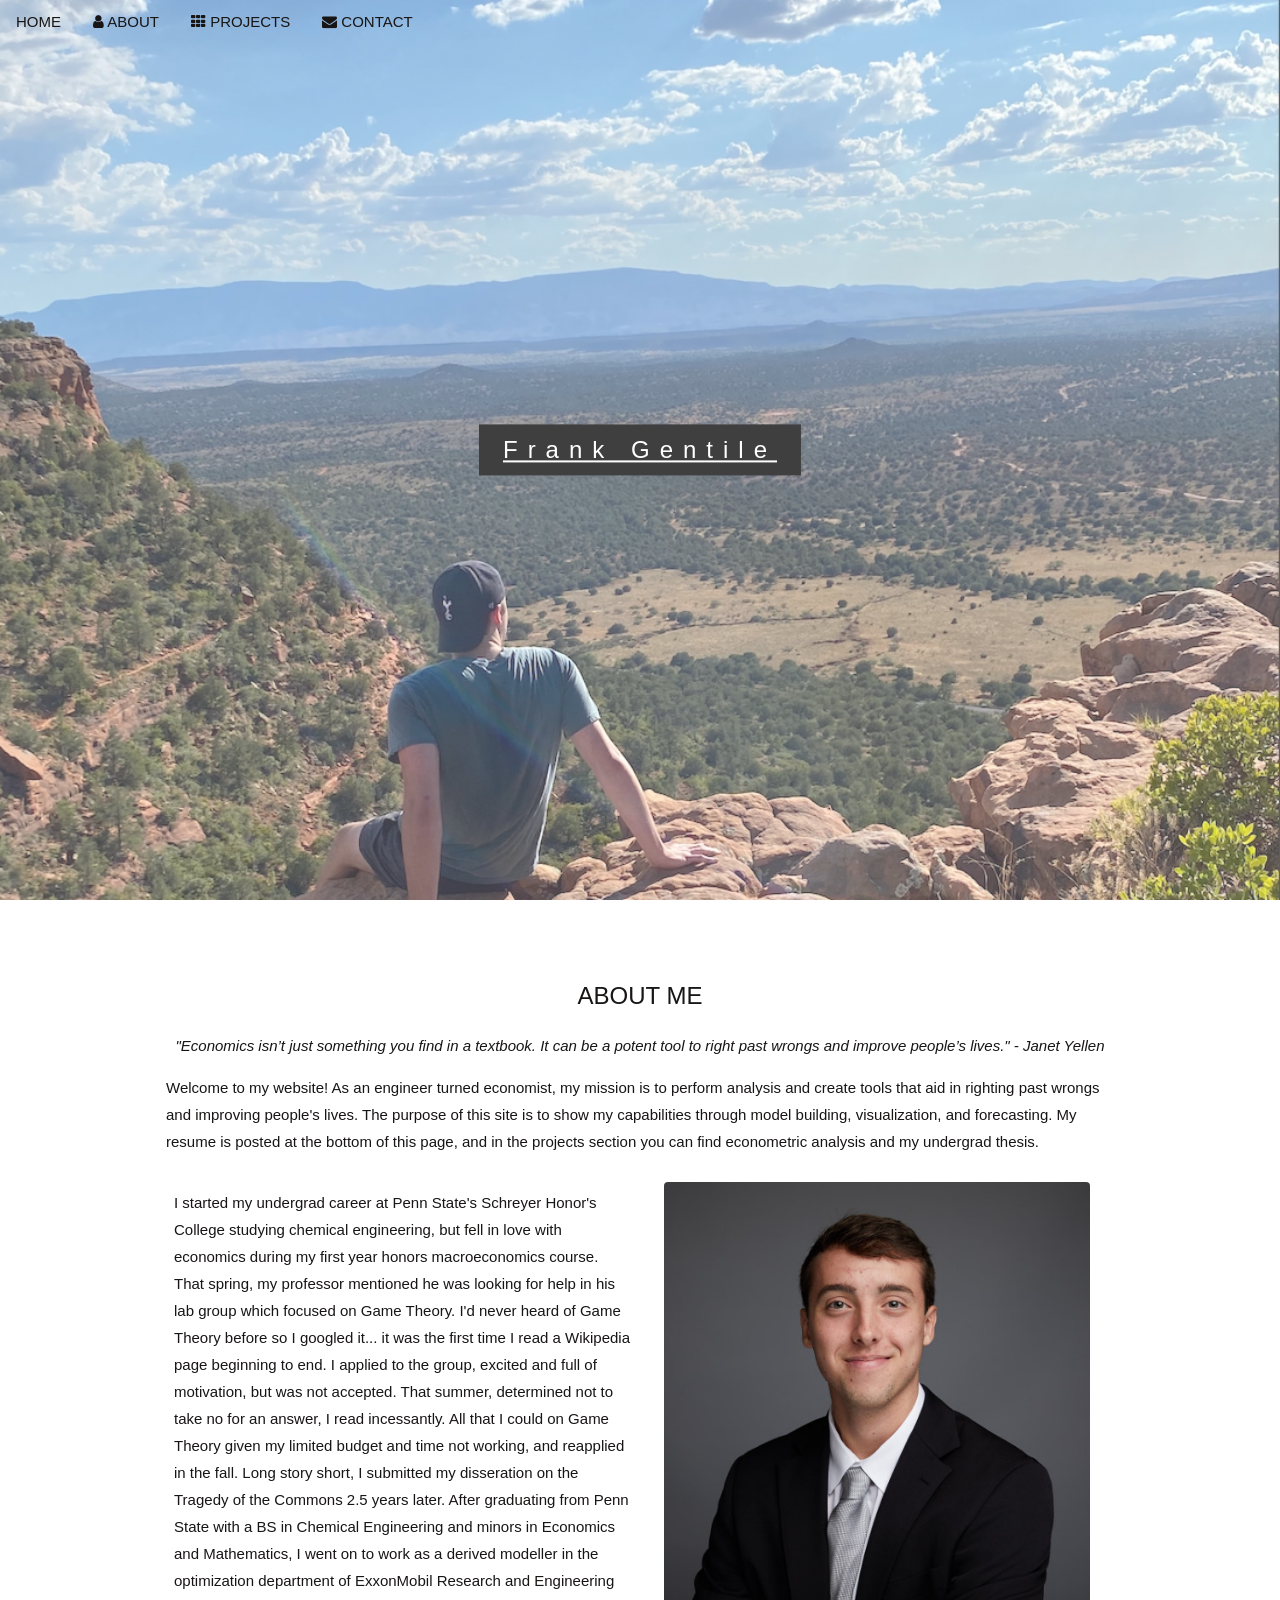
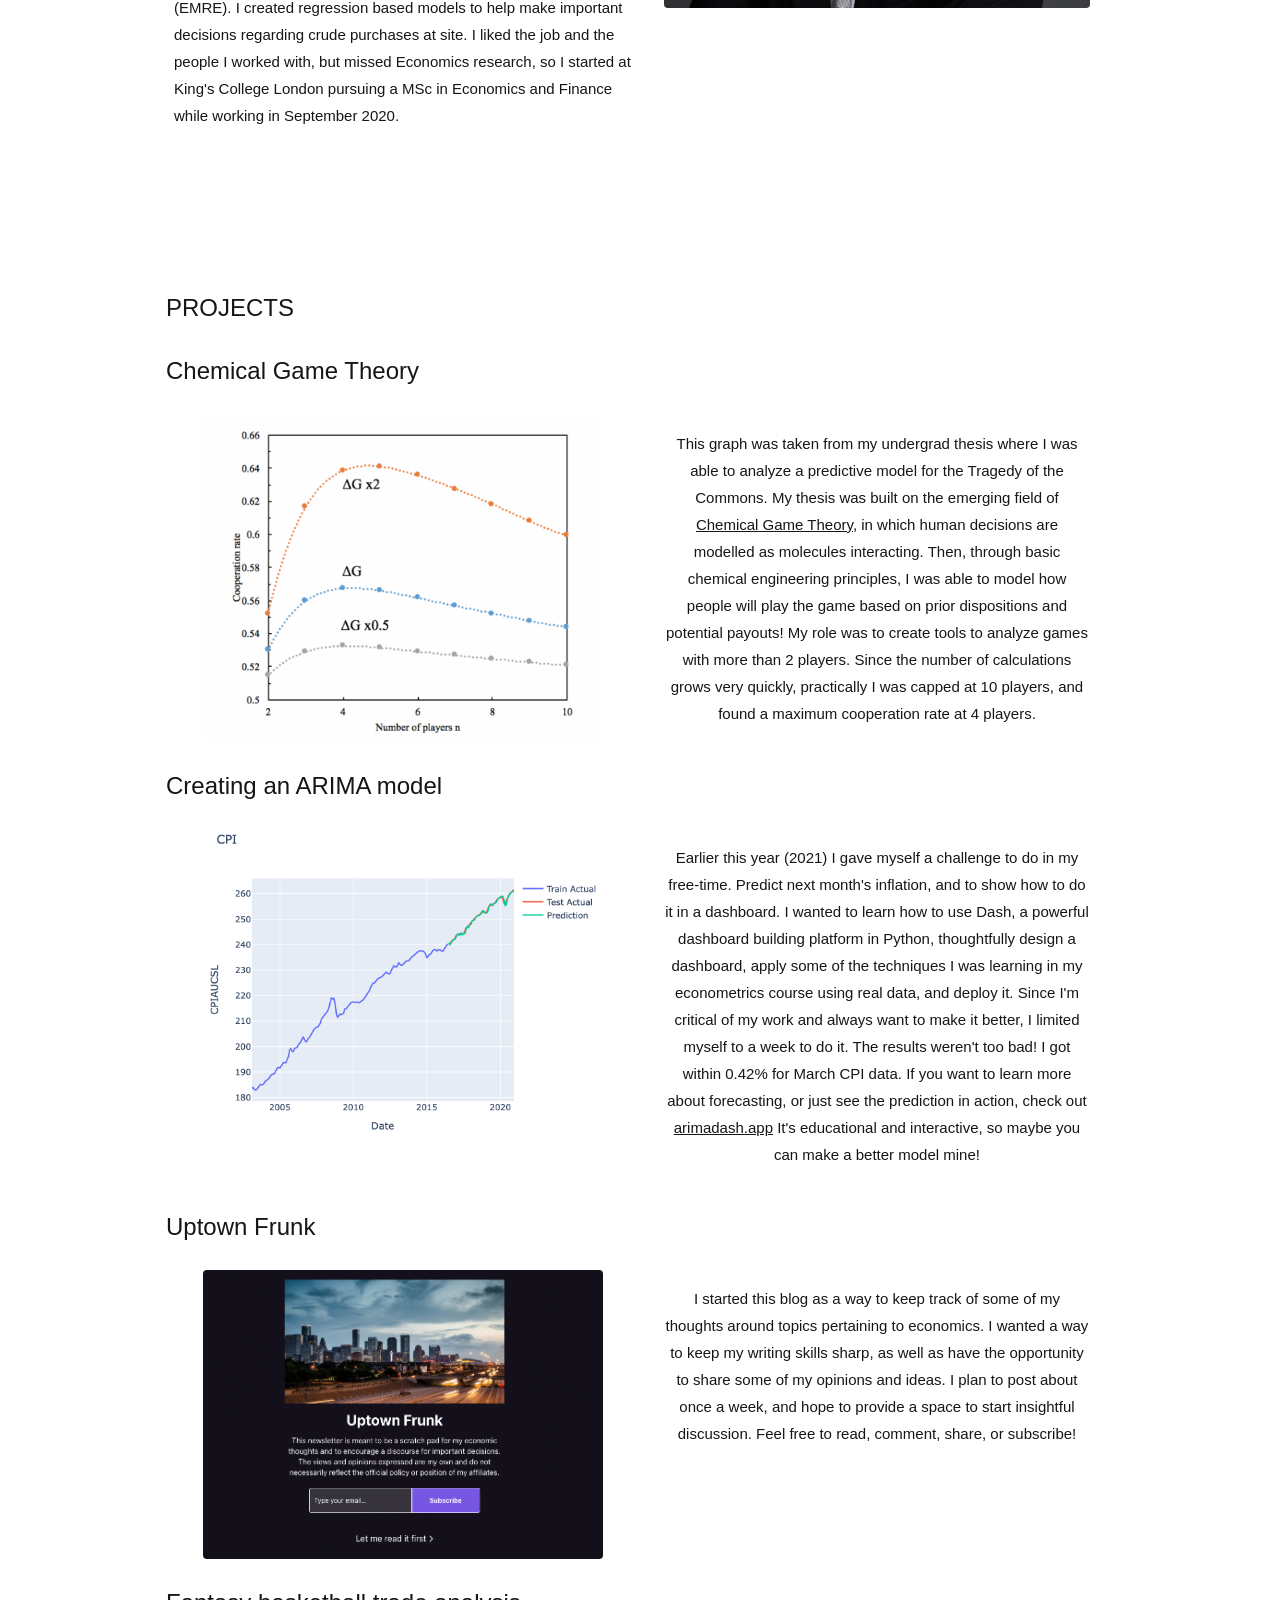
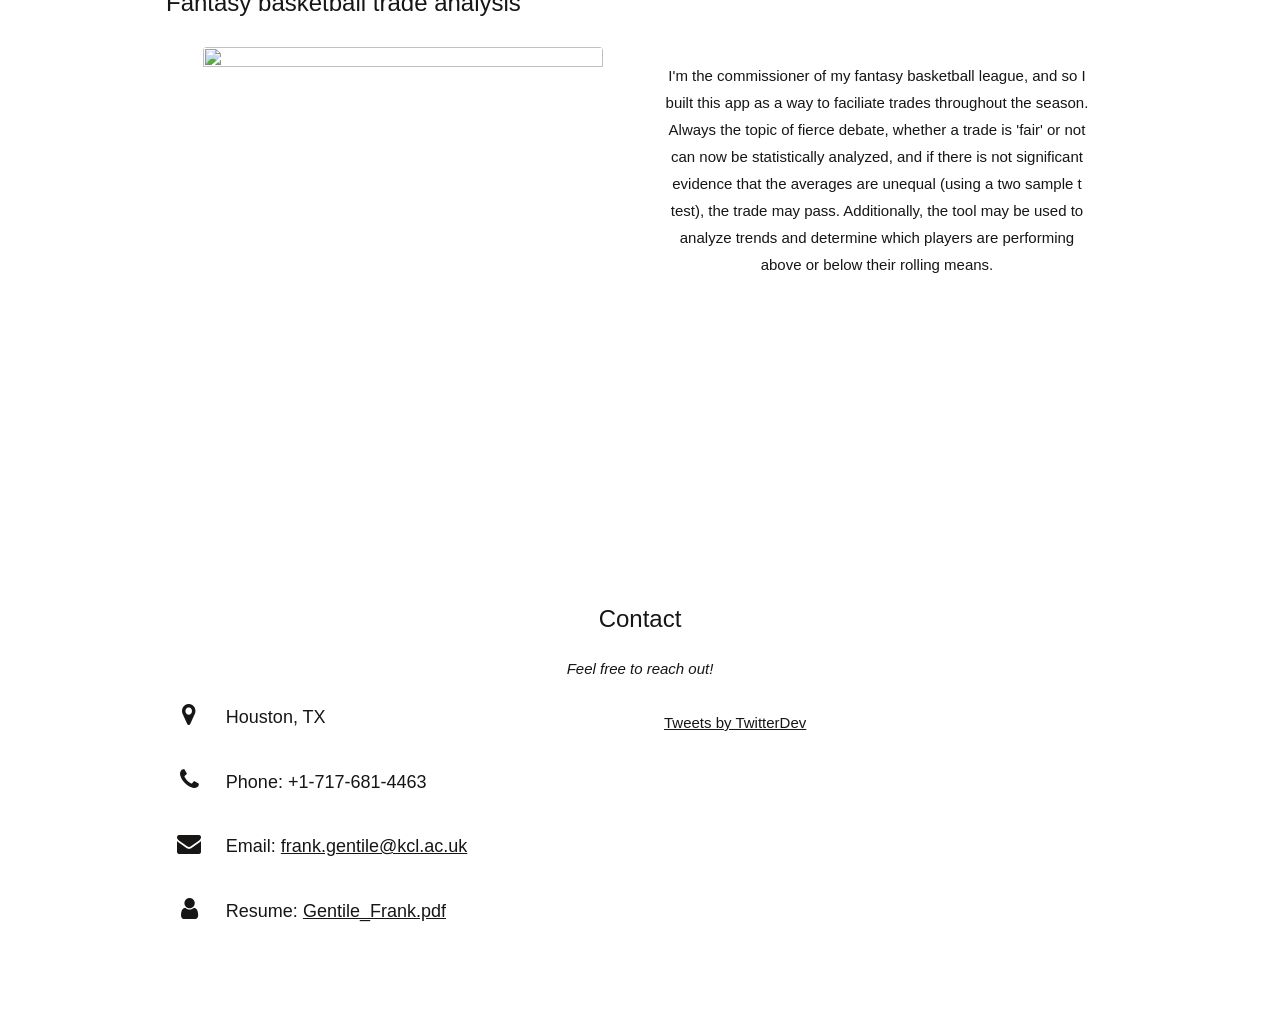
==== index.html @ 4d96de21 "Update index.html" ====
<!DOCTYPE html>
<html>
<title>Frank Gentile</title>
<meta charset="UTF-8">
<meta name="viewport" content="width=device-width, initial-scale=1">
<link rel="stylesheet" href="https://www.w3schools.com/w3css/4/w3.css">
<link rel="stylesheet" href="https://fonts.googleapis.com/css?family=Lato">
<link rel="stylesheet" href="https://cdnjs.cloudflare.com/ajax/libs/font-awesome/4.7.0/css/font-awesome.min.css">
<style>
body,h1,h2,h3,h4,h5,h6 {font-family: "Palatino", sans-serif;}
body, html {
  height: 100%;
  color: rgb(24, 21, 21);
  line-height: 1.8;
}

/* Create a Parallax Effect */
.bgimg-1 {
  background-attachment: fixed;
  background-position: center;
  background-repeat: no-repeat;
  background-size: cover;
}

/* First image (Logo. Full height) */
.bgimg-1 {
  background-image: url('background.png');
  height:100%;
}


.w3-wide {letter-spacing: 10px;}
.w3-hover-opacity {cursor: pointer;}

/* Turn off parallax scrolling for tablets and phones */
@media only screen and (max-device-width: 1600px) {
  .bgimg-1 {
    background-attachment: scroll;
    min-height: 400px;
  }
}
</style>
<body>

<!-- Navbar (sit on top) -->
<div class="w3-top">
  <div class="w3-bar" id="myNavbar">
    <a class="w3-bar-item w3-button w3-hover-black w3-hide-medium w3-hide-large w3-right" href="javascript:void(0);" onclick="toggleFunction()" title="Toggle Navigation Menu">
      <i class="fa fa-bars"></i>
    </a>
    <a href="#home" class="w3-bar-item w3-button">HOME</a>
    <a href="#about" class="w3-bar-item w3-button w3-hide-small"><i class="fa fa-user"></i> ABOUT</a>
    <a href="#projects" class="w3-bar-item w3-button w3-hide-small"><i class="fa fa-th"></i> PROJECTS</a>
    <a href="#contact" class="w3-bar-item w3-button w3-hide-small"><i class="fa fa-envelope"></i> CONTACT</a>
    <a href="#" class="w3-bar-item w3-button w3-hide-small w3-right w3-hover-red">
    </a>
  </div>

  <!-- Navbar on small screens -->
  <div id="navDemo" class="w3-bar-block w3-white w3-hide w3-hide-large w3-hide-medium">
    <a href="#about" class="w3-bar-item w3-button" onclick="toggleFunction()">ABOUT</a>
    <a href="#projects" class="w3-bar-item w3-button" onclick="toggleFunction()">PROJECTS</a>
    <a href="#contact" class="w3-bar-item w3-button" onclick="toggleFunction()">CONTACT</a>
  </div>
</div>

<!-- First Parallax Image with Logo Text -->
<div class="bgimg-1 w3-display-container w3-opacity-min" id="home">
  <div class="w3-display-middle" style="white-space:nowrap;">
    <a href="#about" class="w3-center w3-padding-large w3-black w3-xlarge w3-wide w3-animate-opacity">Frank Gentile</a>
  </div>
</div>

<!-- Container (About Section) -->
<div class="w3-content w3-container w3-padding-64" id="about">
  <h3 class="w3-center">ABOUT ME</h3>
  <p class="w3-center"><em>"Economics isn’t just something you find in a textbook. It can be a potent tool to right past wrongs and improve 
      people’s lives." - Janet Yellen</em></p>
  <p>Welcome to my website! As an engineer turned economist, my mission is to perform analysis and create tools that aid in righting past wrongs and improving people's lives. 
      The purpose of this site is to show my capabilities through model building, visualization, and forecasting. 
      My resume is posted at the bottom of this page, and in the projects section you can find econometric analysis and my undergrad thesis. 
  </p>
  <div class="w3-row">
    <div class="w3-col m6 w3-left w3-padding-small">
      <p>I started my undergrad career at Penn State's Schreyer Honor's College studying chemical engineering, but fell in love with economics during my 
        first year honors macroeconomics course. That spring, my professor mentioned he was looking for help in his lab group which focused on Game Theory. I'd never heard
        of Game Theory before so I googled it... it was the first time I read a Wikipedia page beginning to end. I applied to the group, excited and full of motivation, but was not accepted. That summer,
        determined not to take no for an answer, I read incessantly. All that I could on Game Theory given my limited budget and time not working, and reapplied in the fall. Long story short, I submitted my 
        disseration on the Tragedy of the Commons 2.5 years later. After graduating from Penn State with a BS in Chemical Engineering and minors in Economics and Mathematics, 
        I went on to work as a derived modeller in the optimization department of ExxonMobil Research and Engineering (EMRE). I created regression 
        based models to help make important decisions regarding crude purchases at site. I liked the job and the people I worked with, but missed Economics research, so I started at
        King's College London pursuing a MSc in Economics and Finance while working in September 2020. </p>
    </div>
    <div class="w3-col m6 w3-center w3-padding-large">
      <img src="profile.jpg" class="w3-round w3-image" alt="Photo of Me" width="500" height="500">
    </div>
  </div>
</div>

<div class="w3-content w3-container w3-padding-64" id="projects">
  <h3 class="w3-left">PROJECTS</h3>
  <div class="w3-row">
    <h3 class="w3-left">Chemical Game Theory</h3>
    <div class="w3-row">
      <div class="w3-col m6 w3-center w3-padding-large">
        <a href="https://honors.libraries.psu.edu/catalog/5688fjg129"><img class="w3-round w3-image" src="TOC.png" alt="" width="400" height="400"></a>
      </div>
      <div class="w3-col m6 w3-center w3-padding-large">
        <p class="project-article">
            This graph was taken from my undergrad thesis where I was able to analyze a predictive model for the Tragedy of the Commons. 
            My thesis was built on the emerging field of <a href="https://en.wikipedia.org/wiki/Chemical_game_theory">Chemical Game Theory</a>, in which human decisions are modelled as molecules interacting. Then, 
            through basic chemical engineering principles, I was able to model how people will play the game based on prior dispositions and potential payouts!
            My role was to create tools to analyze games with more than 2 players. Since the number of calculations grows very quickly, practically I was capped at
            10 players, and found a maximum cooperation rate at 4 players.
        </p>
      </div>
    </div>
  </div>
  <div class="w3-row">
    <h3 class="w3-left">Creating an ARIMA model</h3>
    <div class="w3-row">
      <div class="w3-col m6 w3-center w3-padding-large">
        <a href="https://arimadash.app"><img class="w3-round w3-image" src="arima.png" alt="" width="400" height="400"></a>
      </div>
      <div class="w3-col m6 w3-center w3-padding-large">
        <p class="project-article">
          Earlier this year (2021) I gave myself a challenge to do in my free-time. Predict next month's inflation, and to show how to do it in a dashboard. 
          I wanted to learn how to use Dash, a powerful dashboard building platform in Python, thoughtfully design a dashboard, apply some of the techniques 
          I was learning in my econometrics course using real data, and deploy it. Since I'm critical of my work and always want to make it better, I limited 
          myself to a week to do it. The results weren't too bad! I got within 0.42% for March CPI data. If you want to learn more about forecasting, or just 
          see the prediction in action, check out <a href="https://arimadash.app">arimadash.app</a> It's educational and interactive, so maybe you can make a better model mine! 
        </p>
      </div>
    </div>
  </div>
    <div class="w3-row">
    <h3 class="w3-left">Uptown Frunk</h3>
    <div class="w3-row">
      <div class="w3-col m6 w3-center w3-padding-large">
        <a href="https://uptownfrunk.substack.com/"><img class="w3-round w3-image" src="Uptown_frunk.png" alt="" width="400" height="400"></a>
      </div>
      <div class="w3-col m6 w3-center w3-padding-large">
        <p class="project-article">
           I started this blog as a way to keep track of some of my thoughts around topics pertaining to economics. I wanted a way to keep my writing skills sharp, as well
           as have the opportunity to share some of my opinions and ideas. I plan to post about once a week, and hope to provide a space to start insightful discussion.
           Feel free to read, comment, share, or subscribe!   
        </p>
      </div>
    </div>
  </div>
    <div class="w3-row">
    <h3 class="w3-left">Fantasy basketball trade analysis</h3>
    <div class="w3-row">
      <div class="w3-col m6 w3-center w3-padding-large">
        <a href="https://nooice-analysis-tool.herokuapp.com/"><img class="w3-round w3-image" src="steph.jpg" alt="" width="400" height="400"></a>
      </div>
      <div class="w3-col m6 w3-center w3-padding-large">
        <p class="project-article">
          I'm the commissioner of my fantasy basketball league, and so I built this app as a way to faciliate trades throughout the season. Always the topic of fierce debate, whether a 
          trade is 'fair' or not can now be statistically analyzed, and if there is not significant evidence that the averages are unequal (using a two sample t test), the trade may pass. 
          Additionally, the tool may be used to analyze trends and determine which players are performing above or below their rolling means. 
        </p>
      </div>
    </div>
  </div>
  </div>
    
<!-- <div class="bgimg-1 w3-display-container w3-opacity-min" id="projects">
  <div class="w3-display-middle" style="white-space:nowrap;">
    <span href="#projects" class="w3-center w3-padding-large w3-black w3-xlarge w3-wide w3-animate-opacity">Projects</span>
  </div>
</div> -->

  <!-- Responsive Grid. Four columns on tablets, laptops and desktops. Will stack on mobile devices/small screens (100% width) -->
  <!-- <div class="w3-row-padding w3-center">
    <div class="w3-col m3">
        <a class="twitter-timeline" data-height="500" data-theme="dark" href="https://twitter.com/FGentile13">Tweets by TwitterDev</a> <script async src="https://platform.twitter.com/widgets.js" charset="utf-8"></script>
    <div class="w3-col m3">
      <img src="/w3images/p2.jpg" style="width:100%" onclick="onClick(this)" class="w3-hover-opacity" alt="Coffee beans">
    </div> -->




<!-- Third Parallax Image with Portfolio Text
<div class="bgimg-3 w3-display-container w3-opacity-min">
  <div class="w3-display-middle">
     <span class="w3-xxlarge w3-text-white w3-wide">CONTACT</span>
  </div>
</div> -->

<!-- Container (Contact Section) -->

<div class="w3-content w3-container w3-padding-64" id="contact">
  <h3 class="w3-center">Contact</h3>
  <p class="w3-center"><em>Feel free to reach out!</em></p>
    <div class="w3-col m6 w3-left w3-padding-small">
      <div class="w3-large w3-margin-bottom">
        <i class="fa fa-map-marker fa-fw w3-hover-text-black w3-xlarge w3-margin-right"></i> Houston, TX<br><br>
        <i class="fa fa-phone fa-fw w3-hover-text-black w3-xlarge w3-margin-right"></i> Phone: +1-717-681-4463<br><br>
        <i class="fa fa-envelope fa-fw w3-hover-text-black w3-xlarge w3-margin-right"></i> Email: <a href="mailto:frank.gentile@kcl.ac.uk">frank.gentile@kcl.ac.uk</a><br><br>
        <i class="fa fa-user fa-fw w3-hover-text-black w3-xlarge w3-margin-right"></i> Resume: <a href='Gentile_Frank.pdf'>Gentile_Frank.pdf</a>
      </div>
    </div>
    <div class="w3-col m6 w3-right w3-padding-large">
      <a class="twitter-timeline" data-height="300" data-width='300' data-theme="dark" href="https://twitter.com/FGentile13">Tweets by TwitterDev</a> <script async src="https://platform.twitter.com/widgets.js" charset="utf-8"></script>
    </div>
</div>

<!-- Modal for full size images on click-->
<div id="modal01" class="w3-modal w3-black" onclick="this.style.display='none'">
  <span class="w3-button w3-large w3-black w3-display-topright" title="Close Modal Image"><i class="fa fa-remove"></i></span>
  <div class="w3-modal-content w3-animate-zoom w3-center w3-transparent w3-padding-64">
    <img id="img01" class="w3-image">
    <p id="caption" class="w3-opacity w3-large"></p>
  </div>
</div>



<script>
// Modal Image Gallery
function onClick(element) {
  document.getElementById("img01").src = element.src;
  document.getElementById("modal01").style.display = "block";
  var captionText = document.getElementById("caption");
  captionText.innerHTML = element.alt;
}

// Change style of navbar on scroll
window.onscroll = function() {myFunction()};
function myFunction() {
    var navbar = document.getElementById("myNavbar");
    if (document.body.scrollTop > 100 || document.documentElement.scrollTop > 100) {
        navbar.className = "w3-bar" + " w3-card" + " w3-animate-top" + " w3-white";
    } else {
        navbar.className = navbar.className.replace(" w3-card w3-animate-top w3-white", "");
    }
}

// Used to toggle the menu on small screens when clicking on the menu button
function toggleFunction() {
    var x = document.getElementById("navDemo");
    if (x.className.indexOf("w3-show") == -1) {
        x.className += " w3-show";
    } else {
        x.className = x.className.replace(" w3-show", "");
    }
}
</script>

</body>
</html>
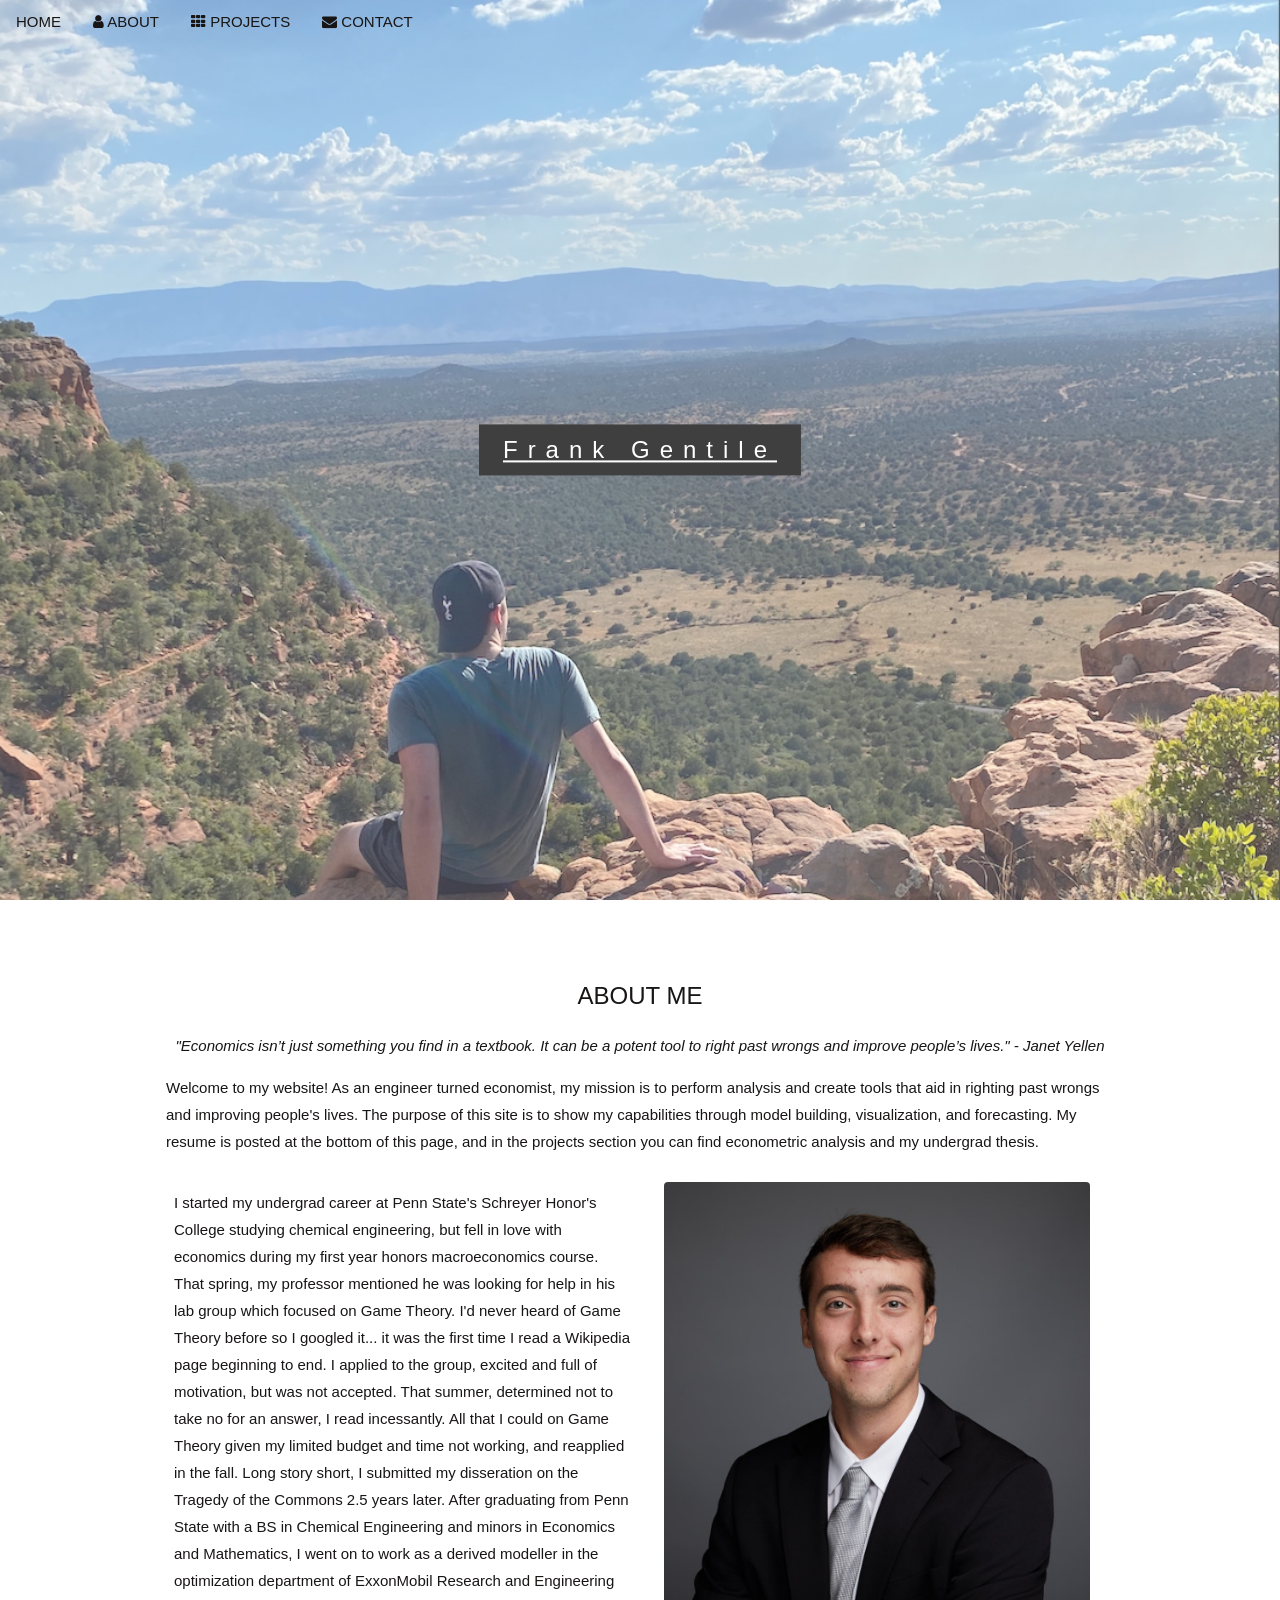
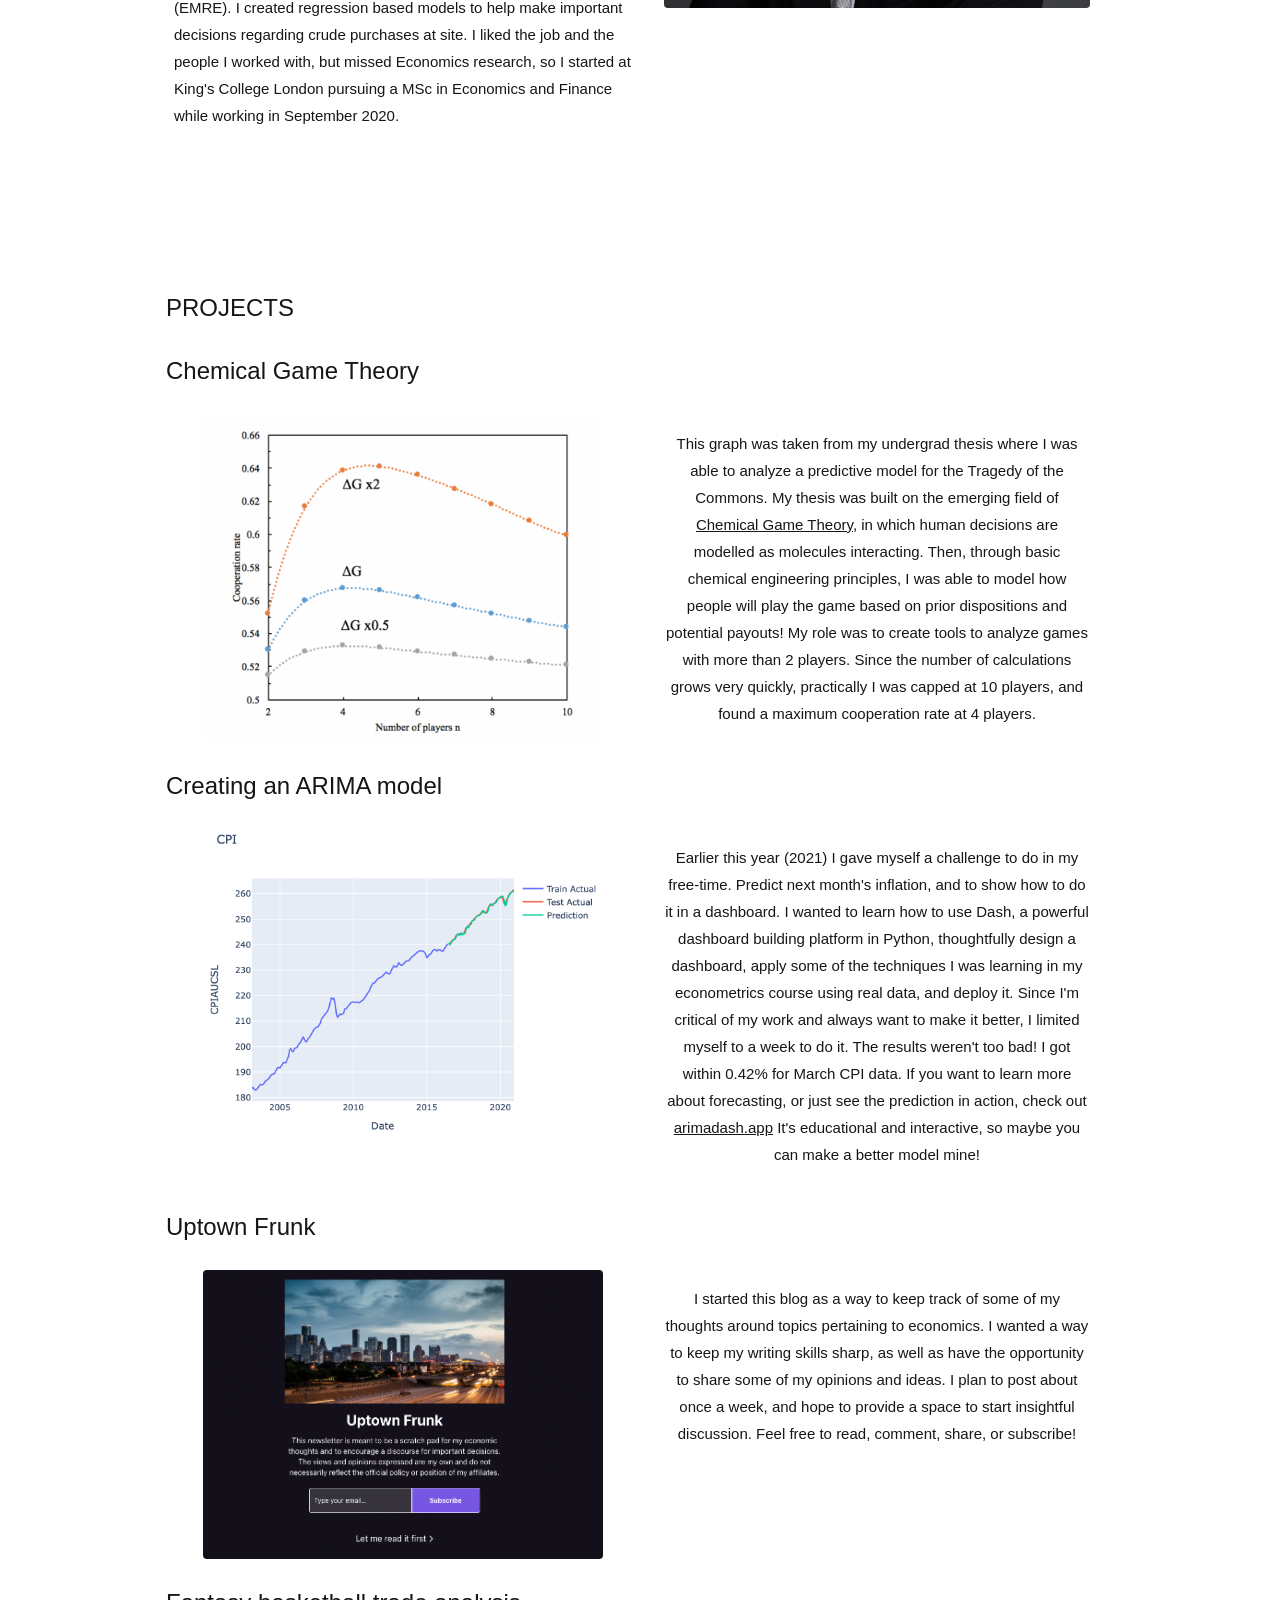
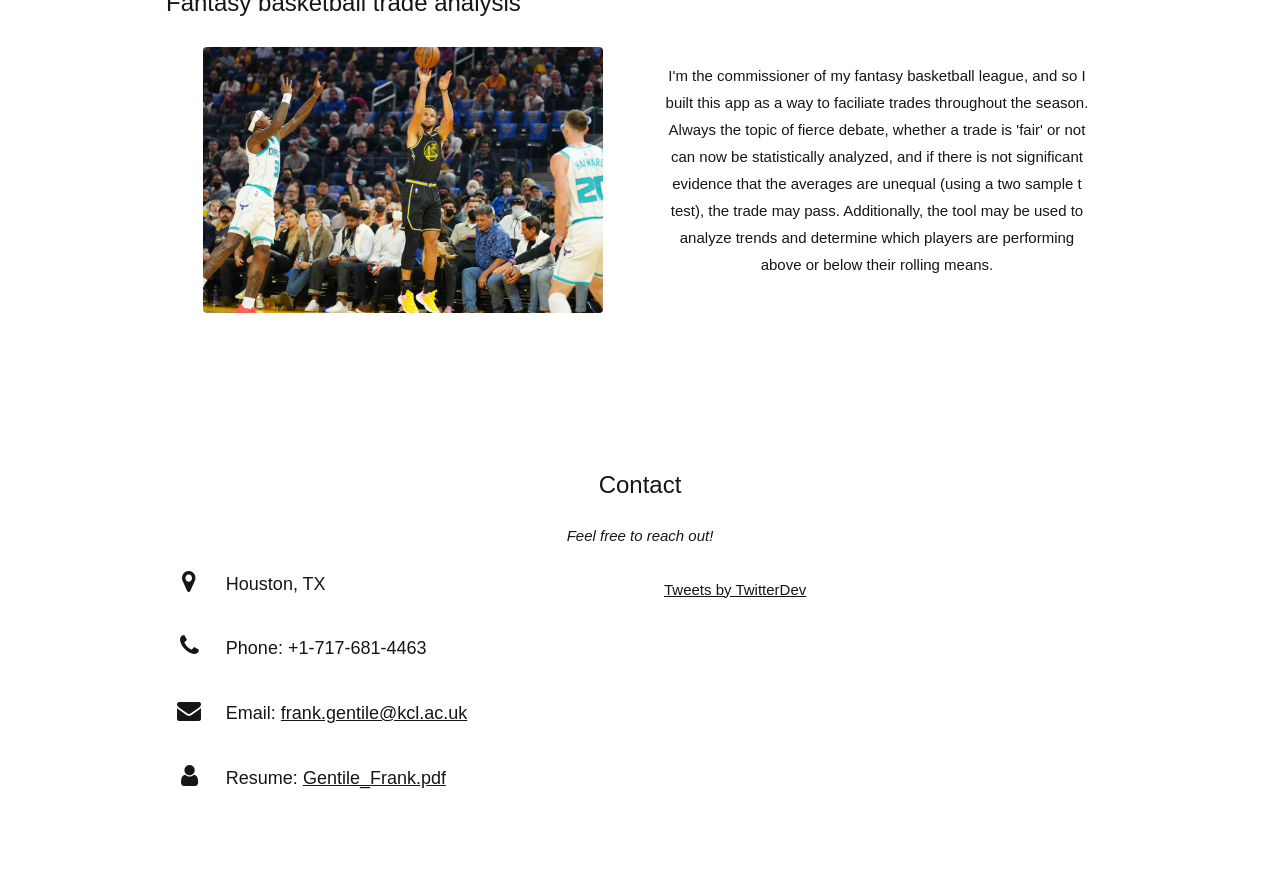
==== commit 3653e5ed: "test" ====
--- a/index.html
+++ b/index.html
@@ -21,6 +21,7 @@
   background-repeat: no-repeat;
   background-size: cover;
 }
+/* test add*/
 
 /* First image (Logo. Full height) */
 .bgimg-1 {
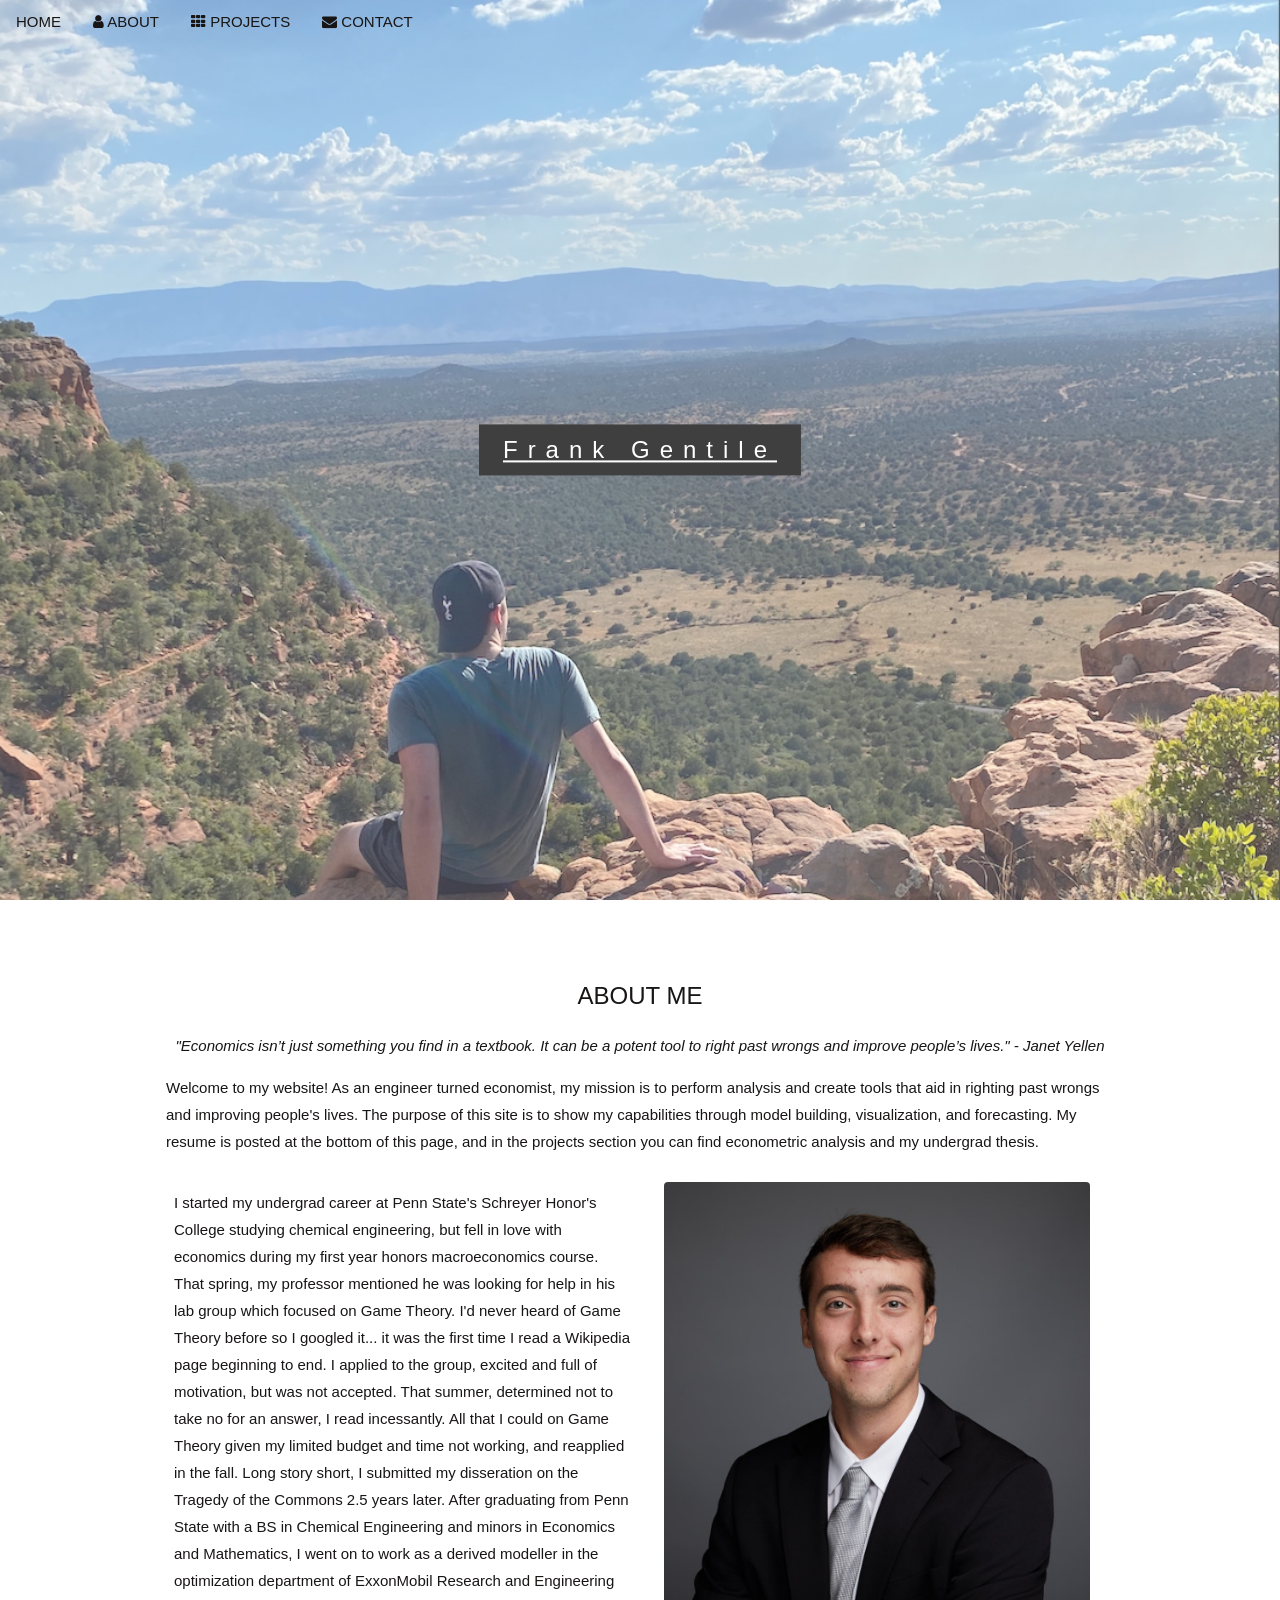
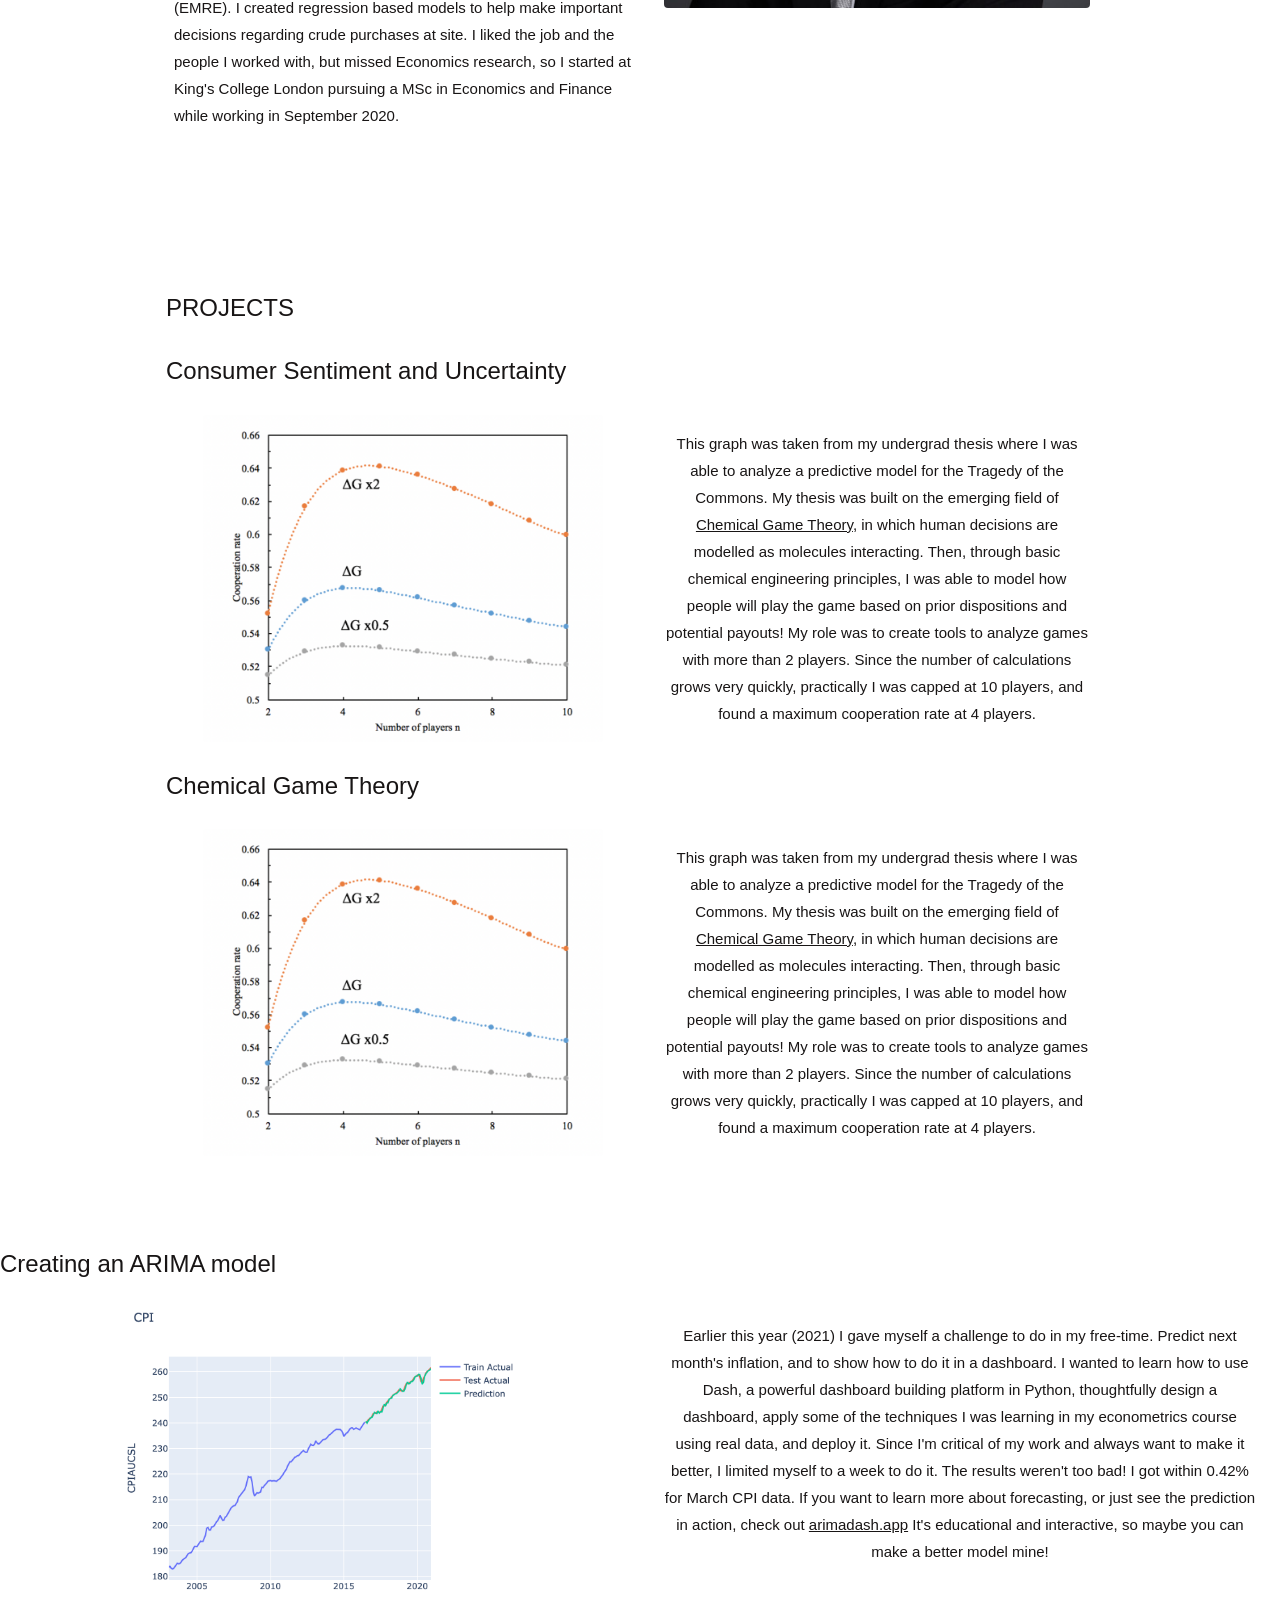
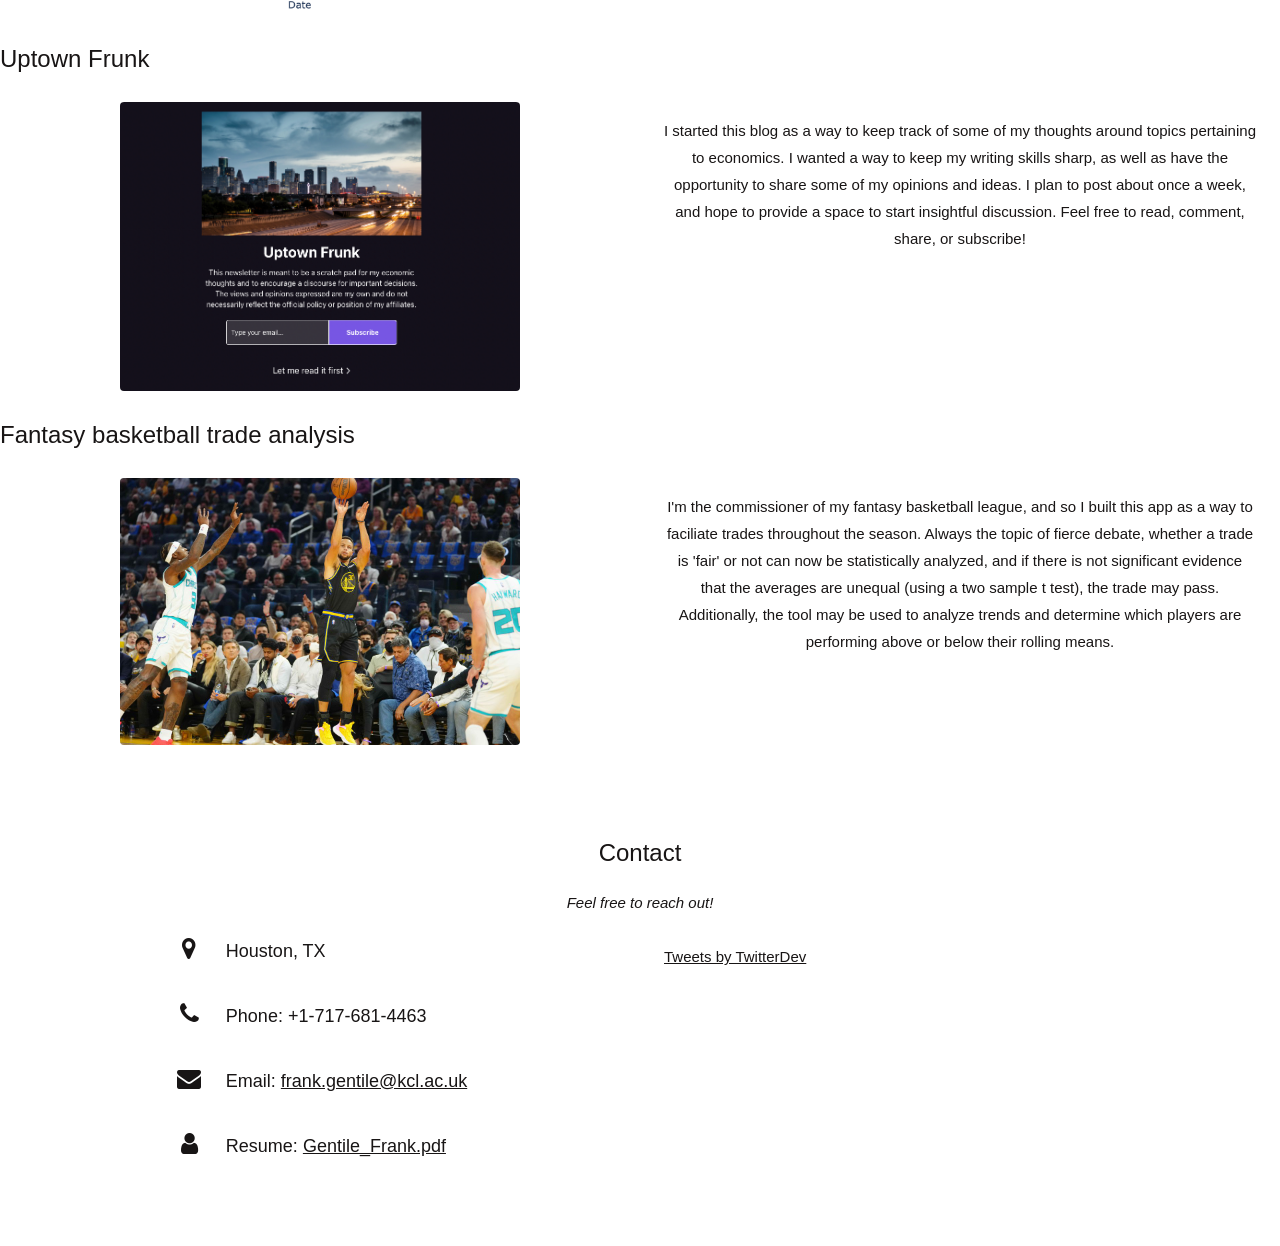
==== commit 9a97e109: "add diss" ====
--- a/index.html
+++ b/index.html
@@ -21,7 +21,6 @@
   background-repeat: no-repeat;
   background-size: cover;
 }
-/* test add*/
 
 /* First image (Logo. Full height) */
 .bgimg-1 {
@@ -101,6 +100,23 @@
 <div class="w3-content w3-container w3-padding-64" id="projects">
   <h3 class="w3-left">PROJECTS</h3>
   <div class="w3-row">
+    <h3 class="w3-left">Consumer Sentiment and Uncertainty</h3>
+    <div class="w3-row">
+      <div class="w3-col m6 w3-center w3-padding-large">
+        <a href="https://honors.libraries.psu.edu/catalog/5688fjg129"><img class="w3-round w3-image" src="TOC.png" alt="" width="400" height="400"></a>
+      </div>
+      <div class="w3-col m6 w3-center w3-padding-large">
+        <p class="project-article">
+            This graph was taken from my undergrad thesis where I was able to analyze a predictive model for the Tragedy of the Commons. 
+            My thesis was built on the emerging field of <a href="https://en.wikipedia.org/wiki/Chemical_game_theory">Chemical Game Theory</a>, in which human decisions are modelled as molecules interacting. Then, 
+            through basic chemical engineering principles, I was able to model how people will play the game based on prior dispositions and potential payouts!
+            My role was to create tools to analyze games with more than 2 players. Since the number of calculations grows very quickly, practically I was capped at
+            10 players, and found a maximum cooperation rate at 4 players.
+        </p>
+      </div>
+    </div>
+  </div>
+
     <h3 class="w3-left">Chemical Game Theory</h3>
     <div class="w3-row">
       <div class="w3-col m6 w3-center w3-padding-large">
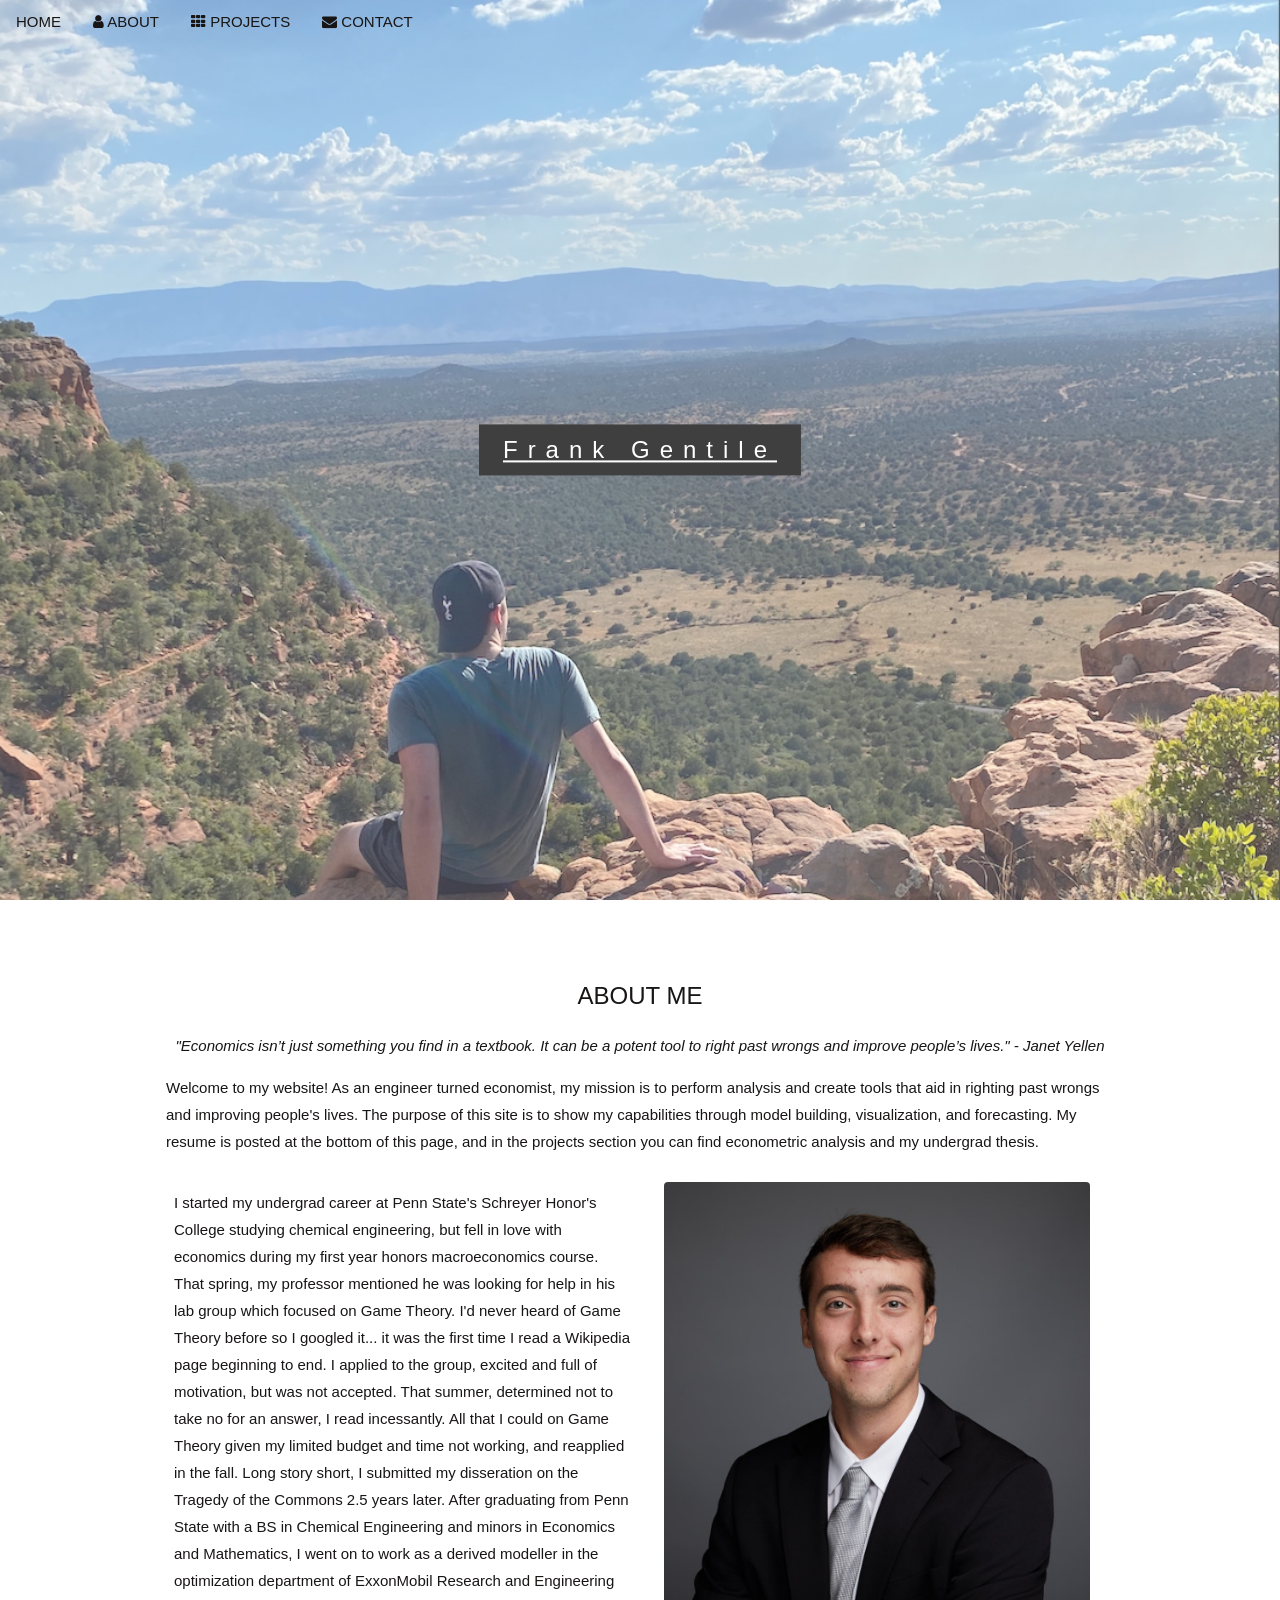
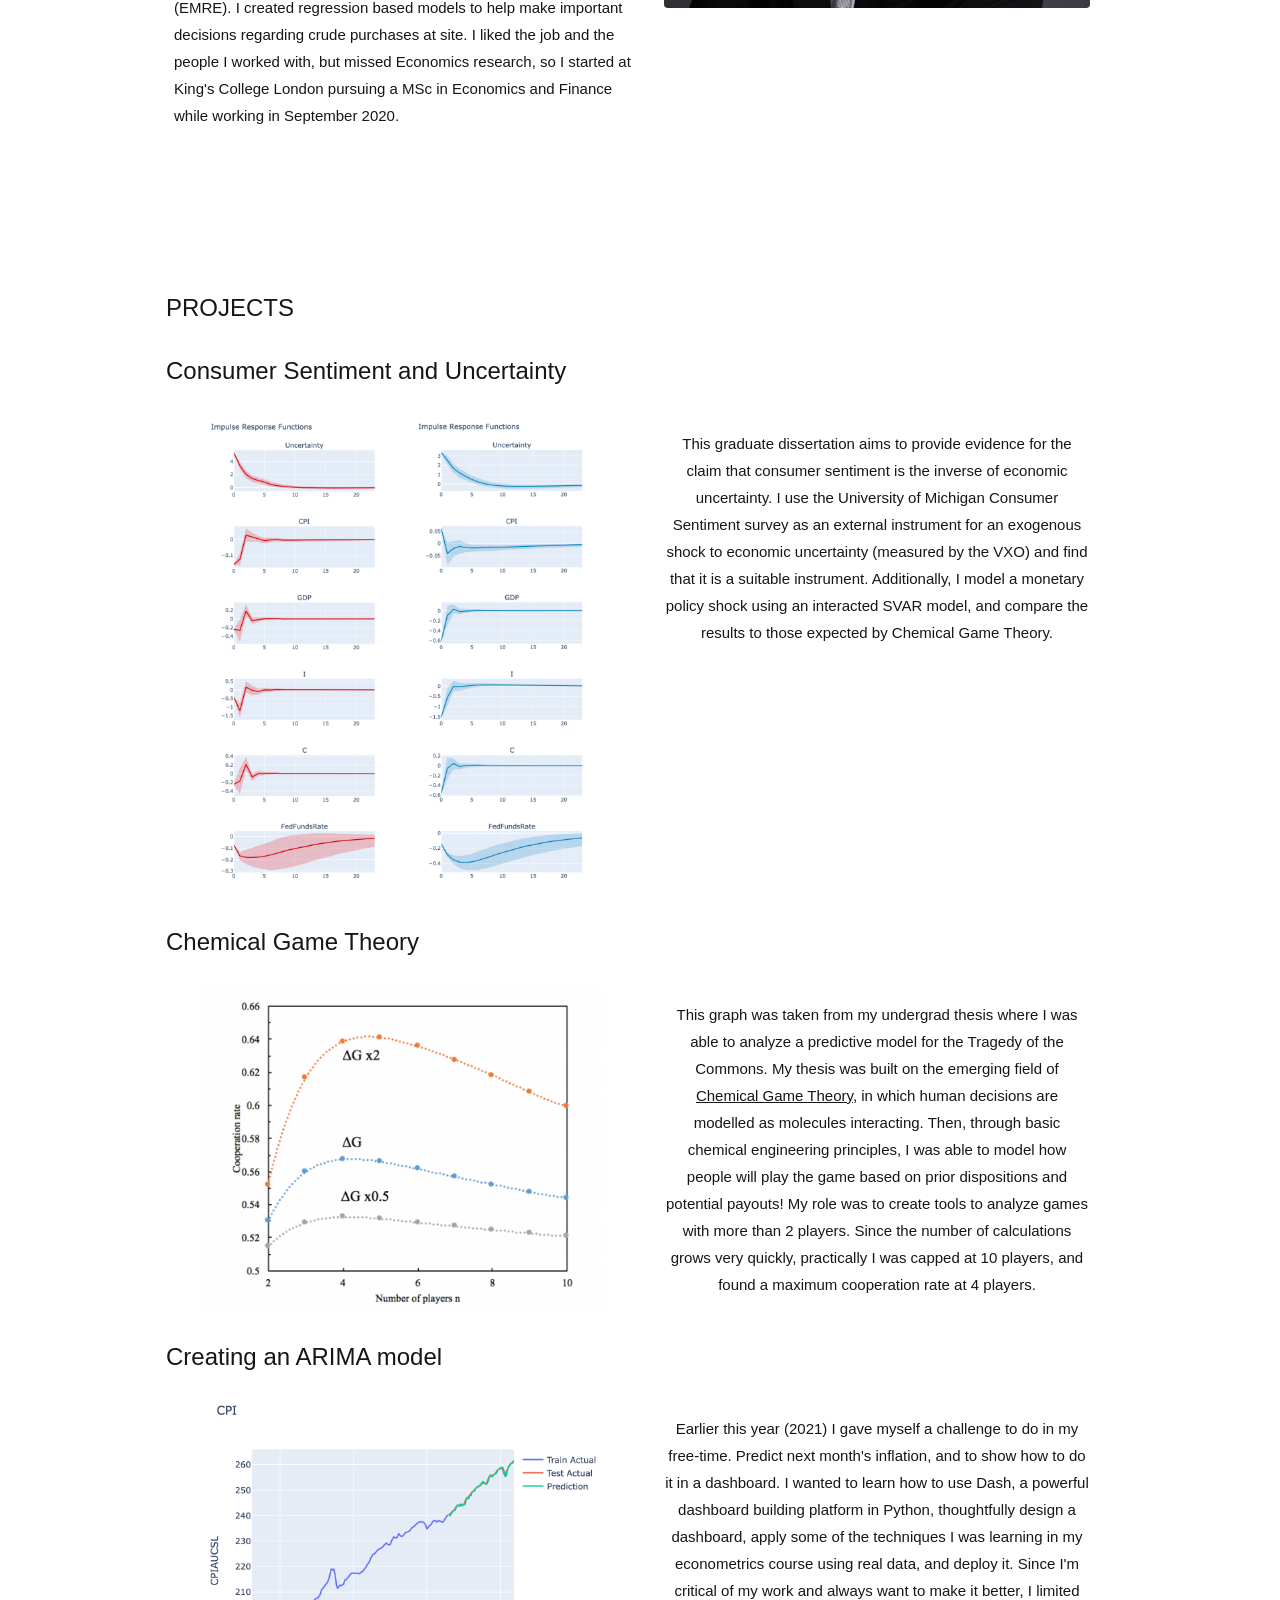
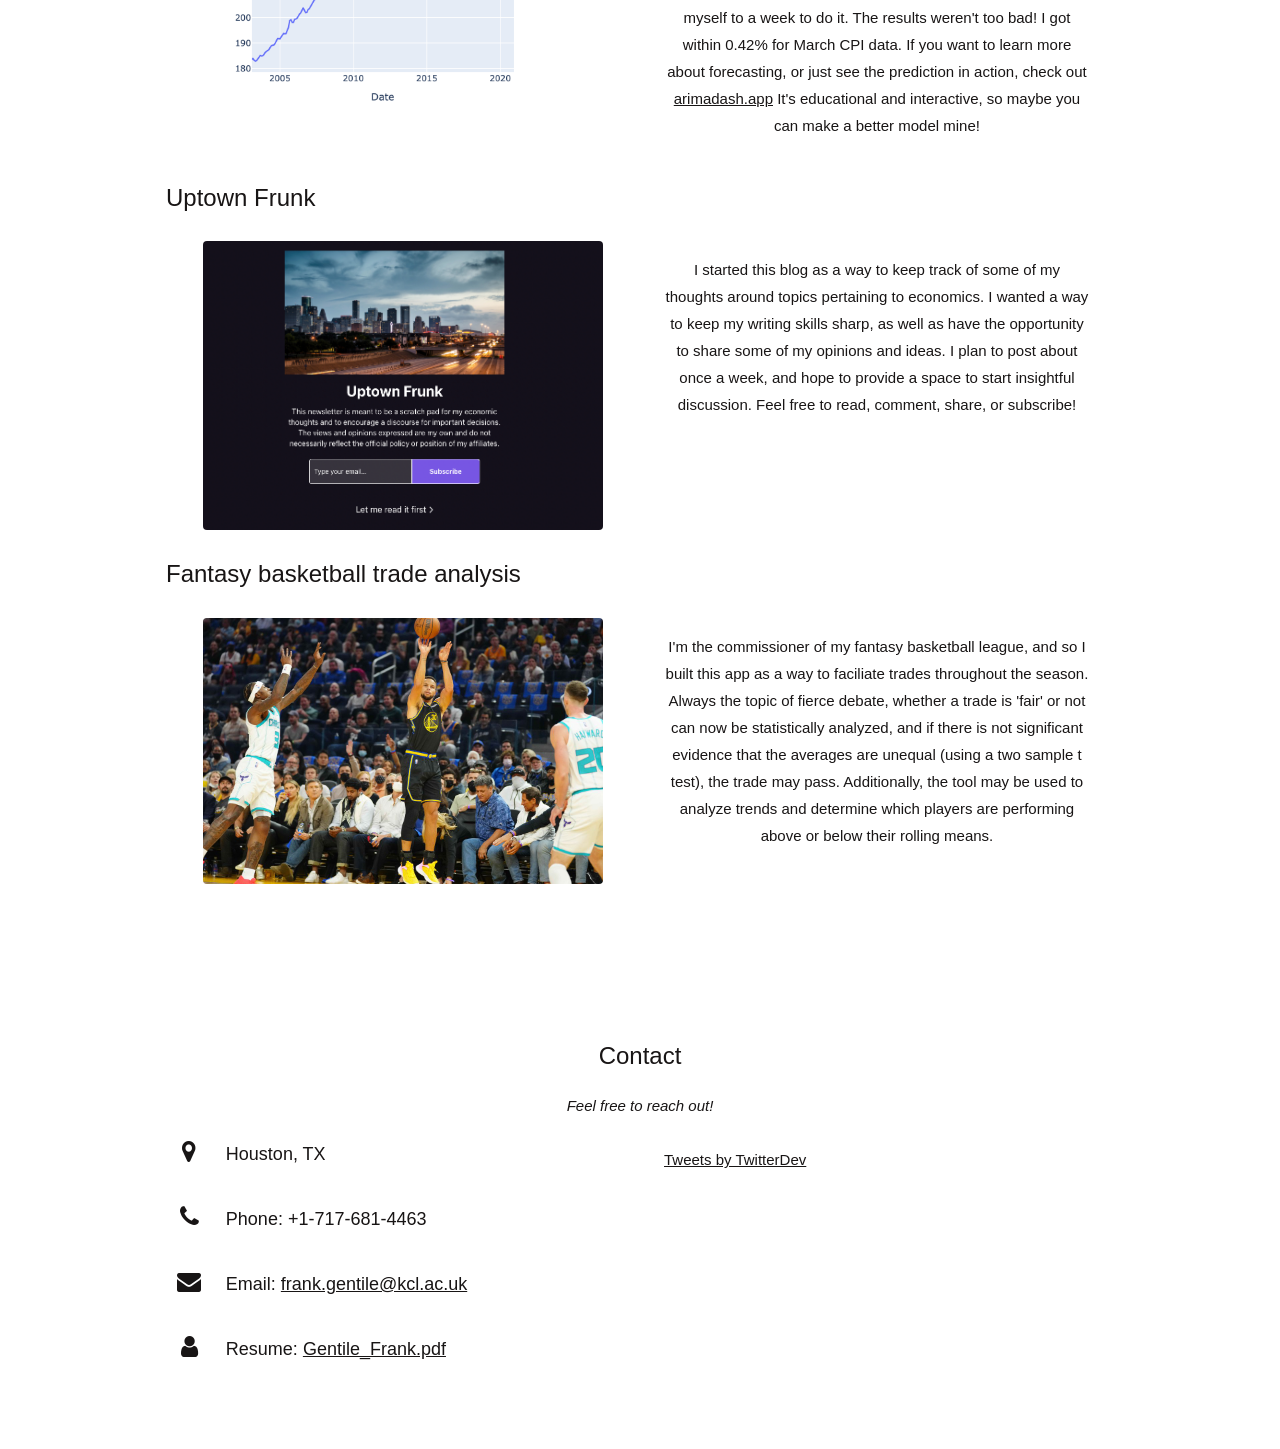
==== commit 9917d151: "diss des" ====
--- a/index.html
+++ b/index.html
@@ -103,19 +103,20 @@
     <h3 class="w3-left">Consumer Sentiment and Uncertainty</h3>
     <div class="w3-row">
       <div class="w3-col m6 w3-center w3-padding-large">
-        <a href="https://honors.libraries.psu.edu/catalog/5688fjg129"><img class="w3-round w3-image" src="TOC.png" alt="" width="400" height="400"></a>
-      </div>
-      <div class="w3-col m6 w3-center w3-padding-large">
-        <p class="project-article">
-            This graph was taken from my undergrad thesis where I was able to analyze a predictive model for the Tragedy of the Commons. 
-            My thesis was built on the emerging field of <a href="https://en.wikipedia.org/wiki/Chemical_game_theory">Chemical Game Theory</a>, in which human decisions are modelled as molecules interacting. Then, 
-            through basic chemical engineering principles, I was able to model how people will play the game based on prior dispositions and potential payouts!
-            My role was to create tools to analyze games with more than 2 players. Since the number of calculations grows very quickly, practically I was capped at
-            10 players, and found a maximum cooperation rate at 4 players.
-        </p>
-      </div>
-    </div>
-  </div>
+        <a href="Gentile_disseration.pdf"><img class="w3-round w3-image" src="impulse.png" alt="" width="400" height="400"></a>
+      </div>
+      <div class="w3-col m6 w3-center w3-padding-large">
+        <p class="project-article">
+            This graduate dissertation aims to provide evidence for the claim that consumer sentiment is the inverse of 
+            economic uncertainty. I use the University of Michigan Consumer Sentiment survey as an external instrument for 
+            an exogenous shock to economic uncertainty (measured by the VXO) and find that it is a suitable instrument. 
+            Additionally, I model a monetary policy shock using an interacted SVAR model, and compare the results to those 
+            expected by Chemical Game Theory. 
+        </p>
+      </div>
+    </div>
+  </div>
+  <div class="w3-row">
 
     <h3 class="w3-left">Chemical Game Theory</h3>
     <div class="w3-row">
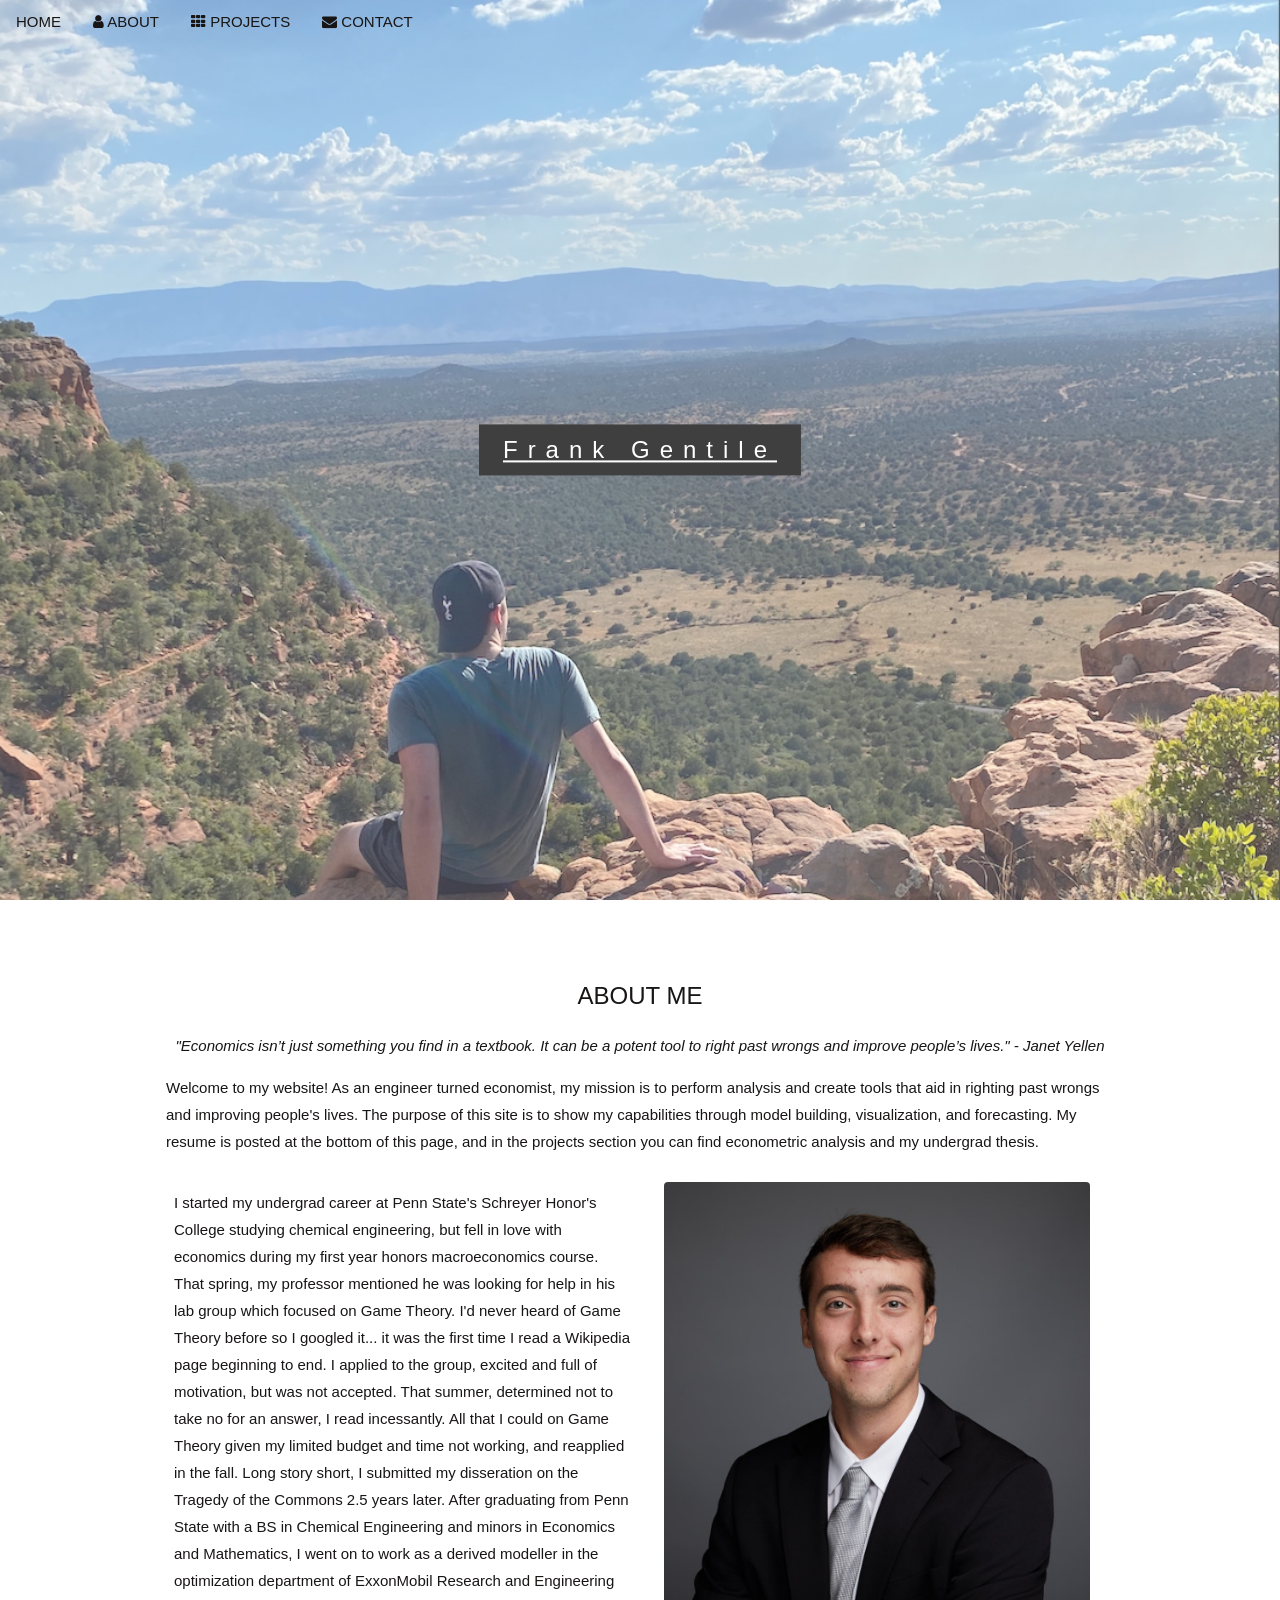
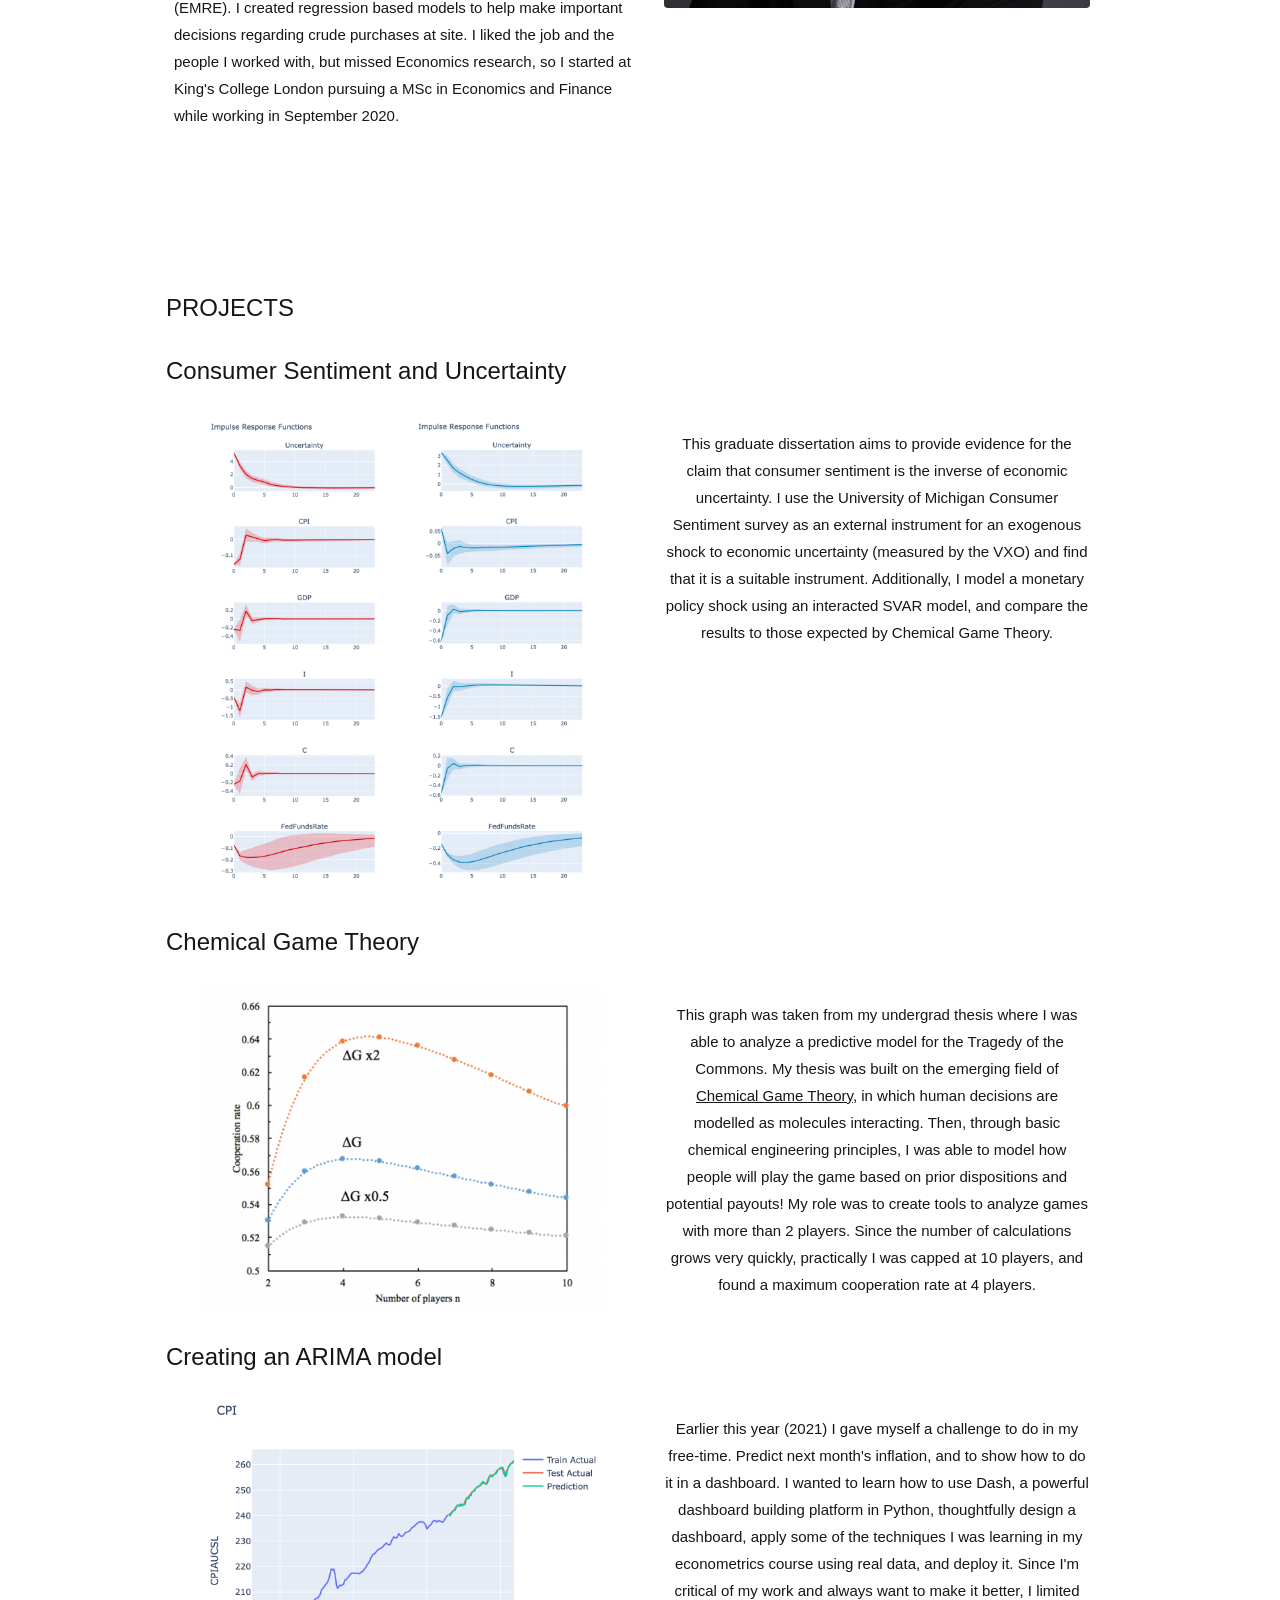
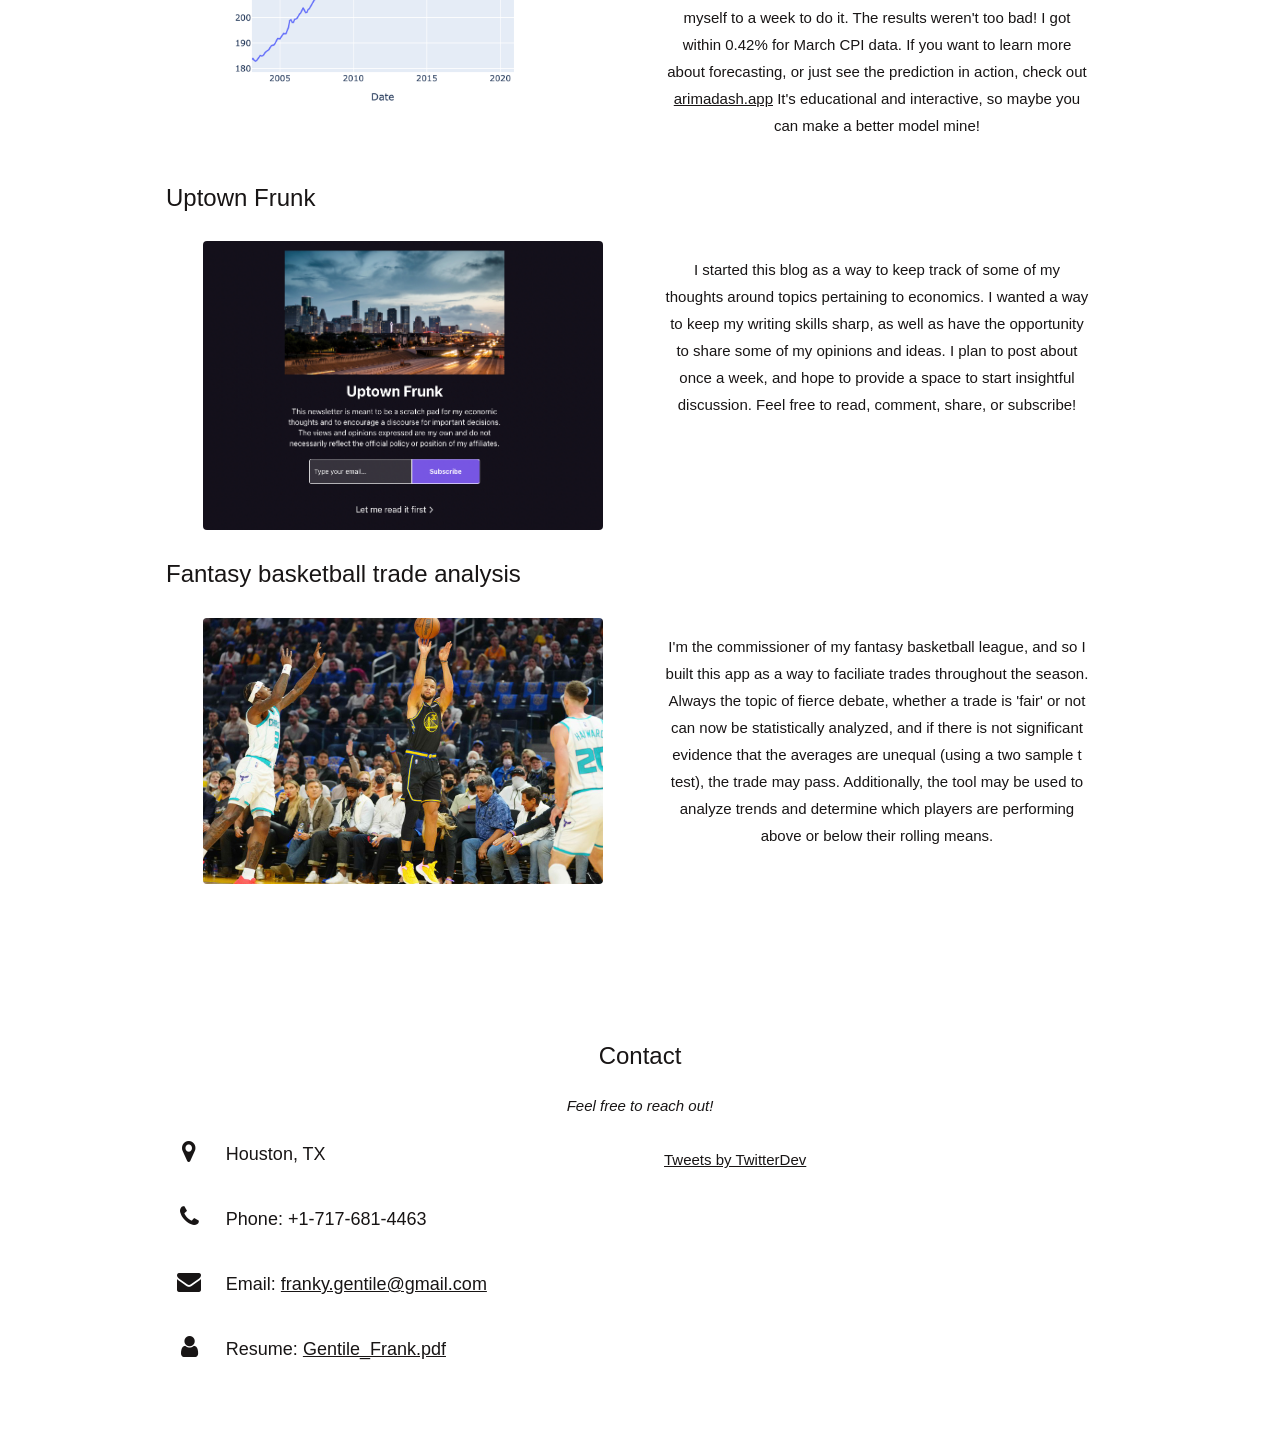
==== commit b43195b4: "update emails" ====
--- a/index.html
+++ b/index.html
@@ -216,7 +216,7 @@
       <div class="w3-large w3-margin-bottom">
         <i class="fa fa-map-marker fa-fw w3-hover-text-black w3-xlarge w3-margin-right"></i> Houston, TX<br><br>
         <i class="fa fa-phone fa-fw w3-hover-text-black w3-xlarge w3-margin-right"></i> Phone: +1-717-681-4463<br><br>
-        <i class="fa fa-envelope fa-fw w3-hover-text-black w3-xlarge w3-margin-right"></i> Email: <a href="mailto:frank.gentile@kcl.ac.uk">frank.gentile@kcl.ac.uk</a><br><br>
+        <i class="fa fa-envelope fa-fw w3-hover-text-black w3-xlarge w3-margin-right"></i> Email: <a href="mailto:franky.gentile@gmail.com">franky.gentile@gmail.com</a><br><br>
         <i class="fa fa-user fa-fw w3-hover-text-black w3-xlarge w3-margin-right"></i> Resume: <a href='Gentile_Frank.pdf'>Gentile_Frank.pdf</a>
       </div>
     </div>
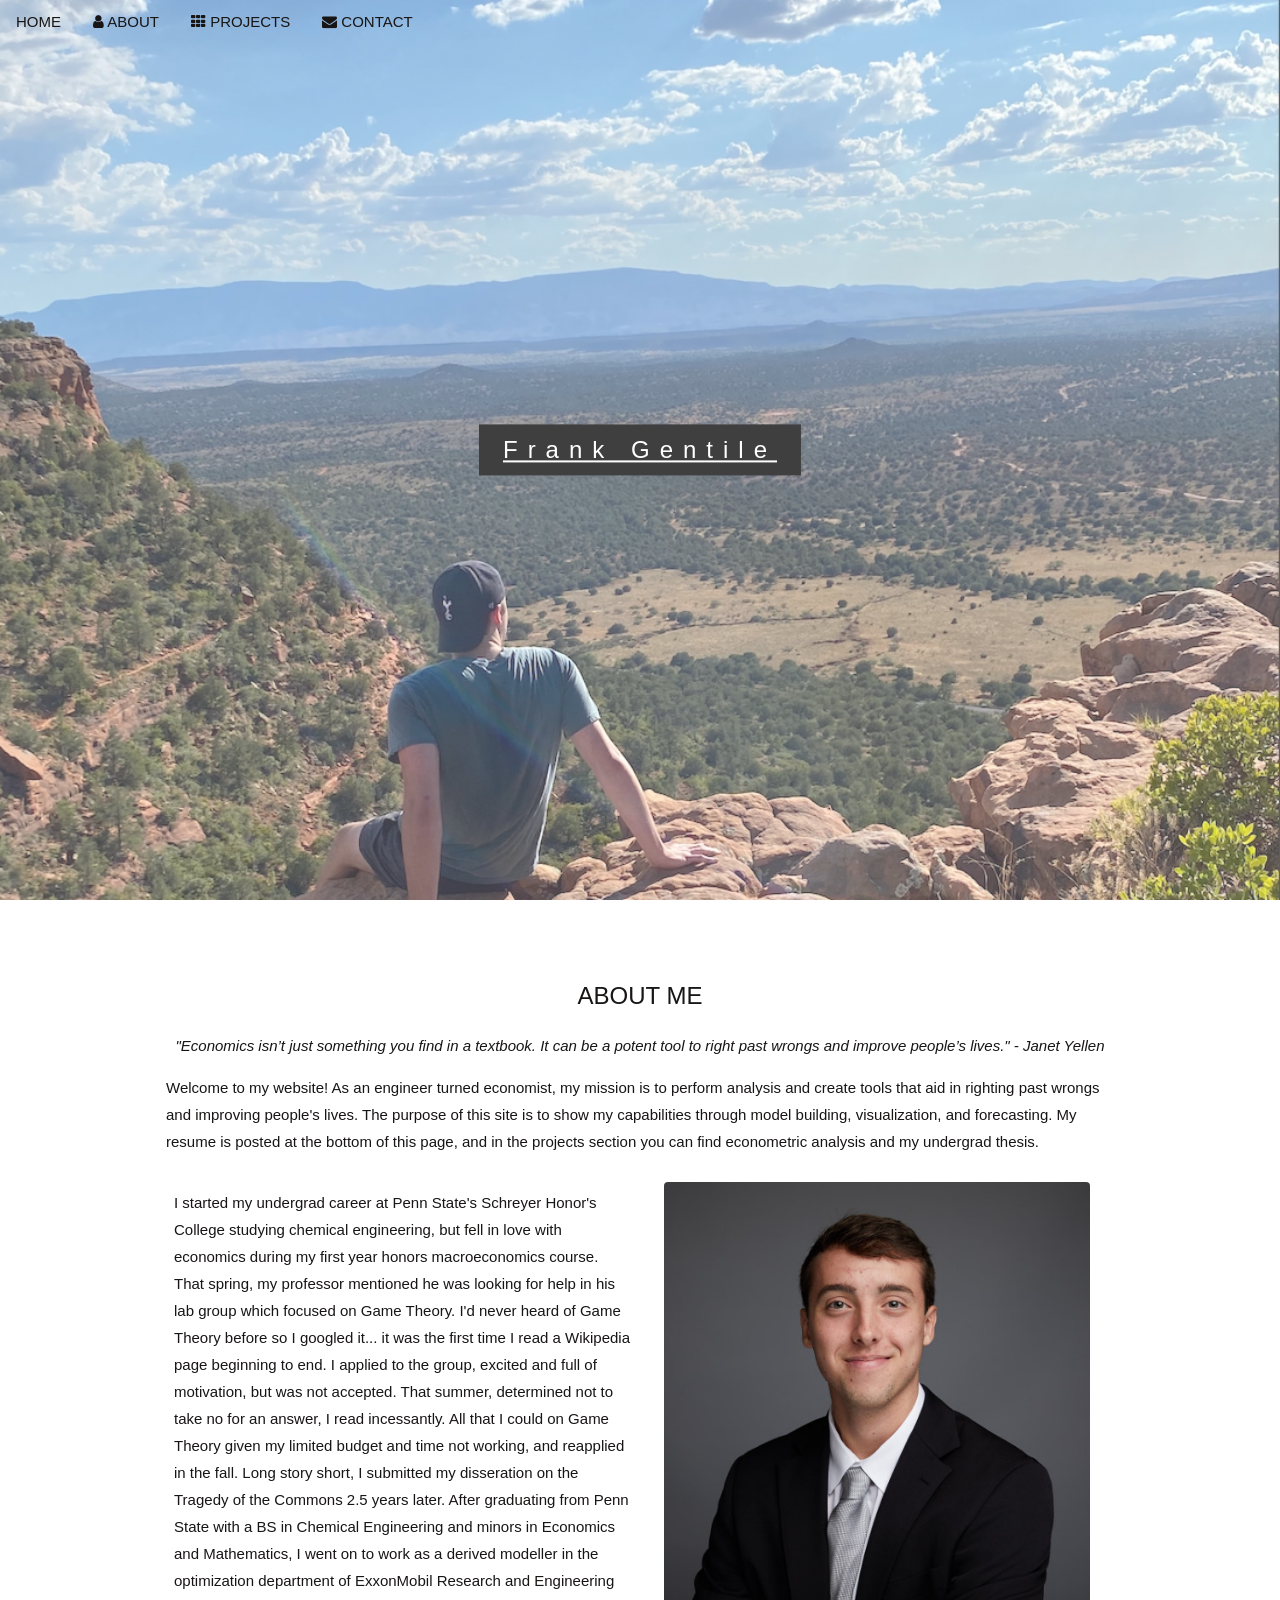
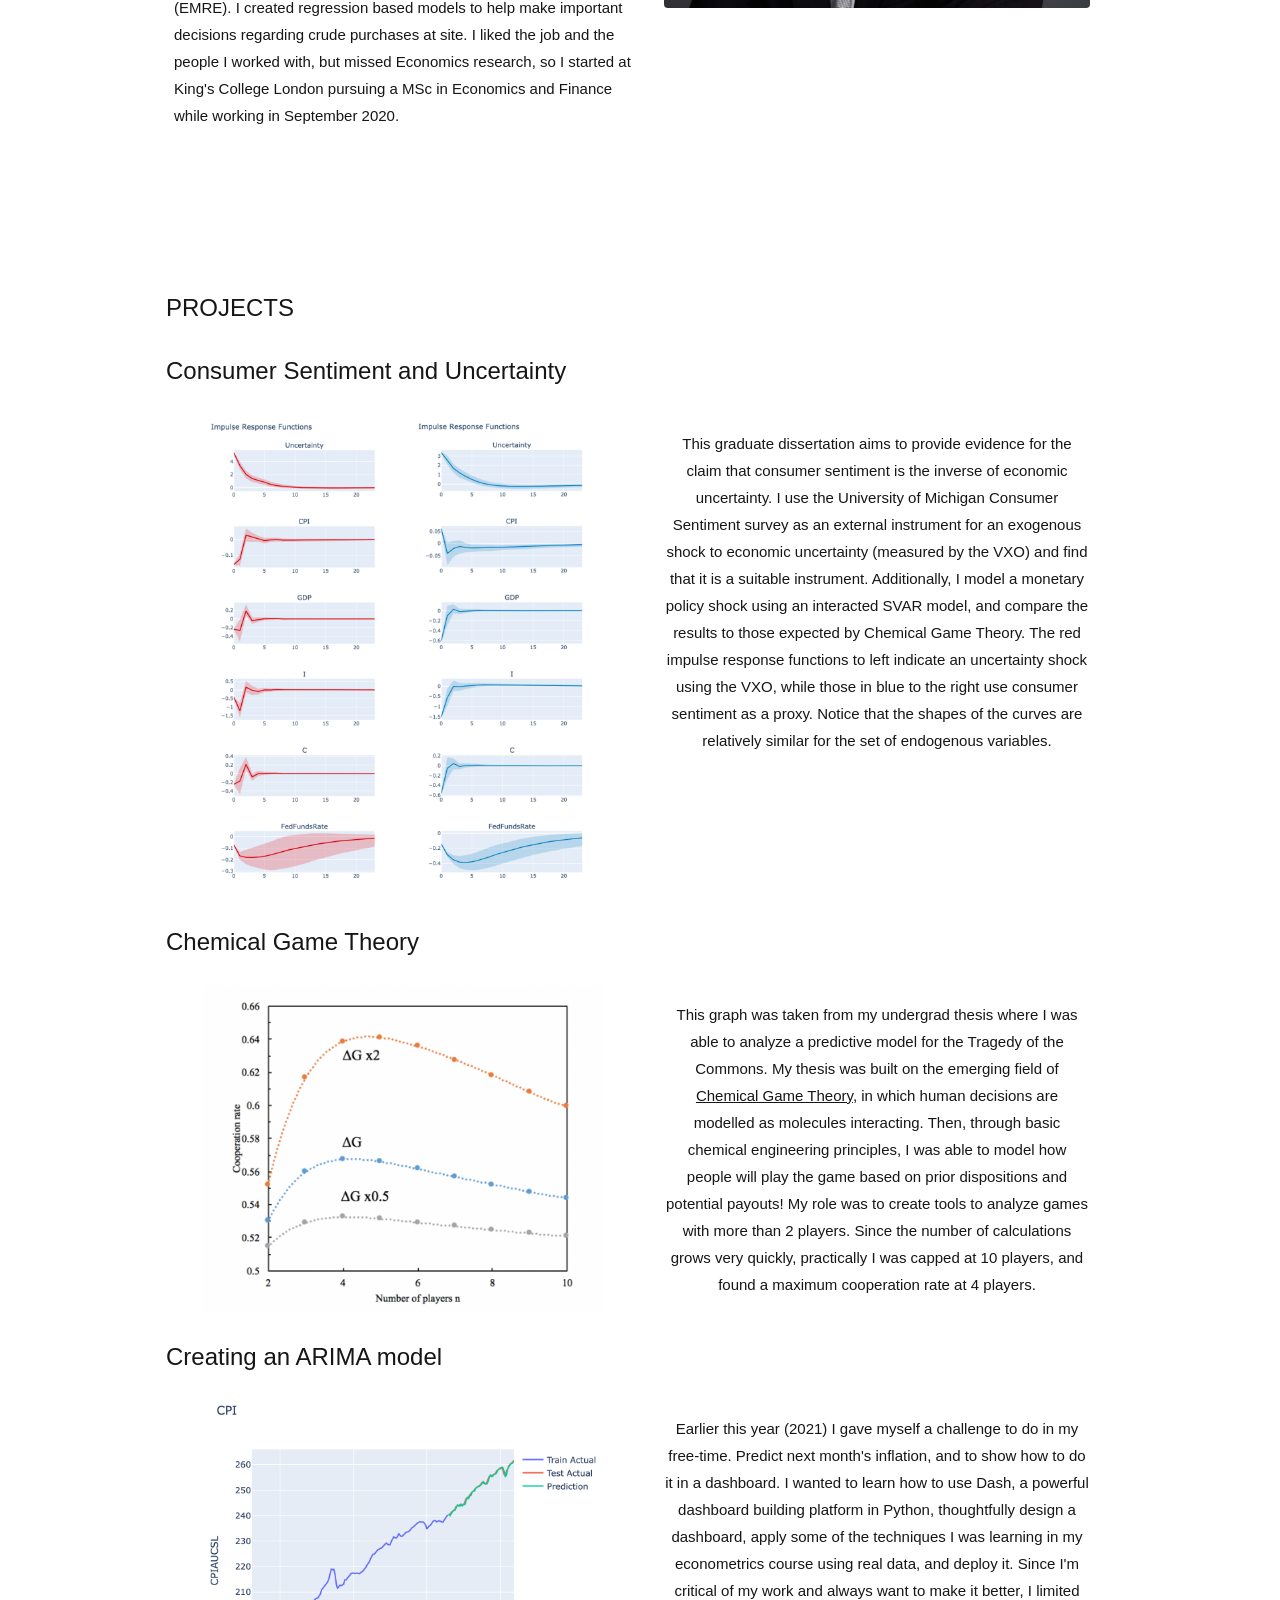
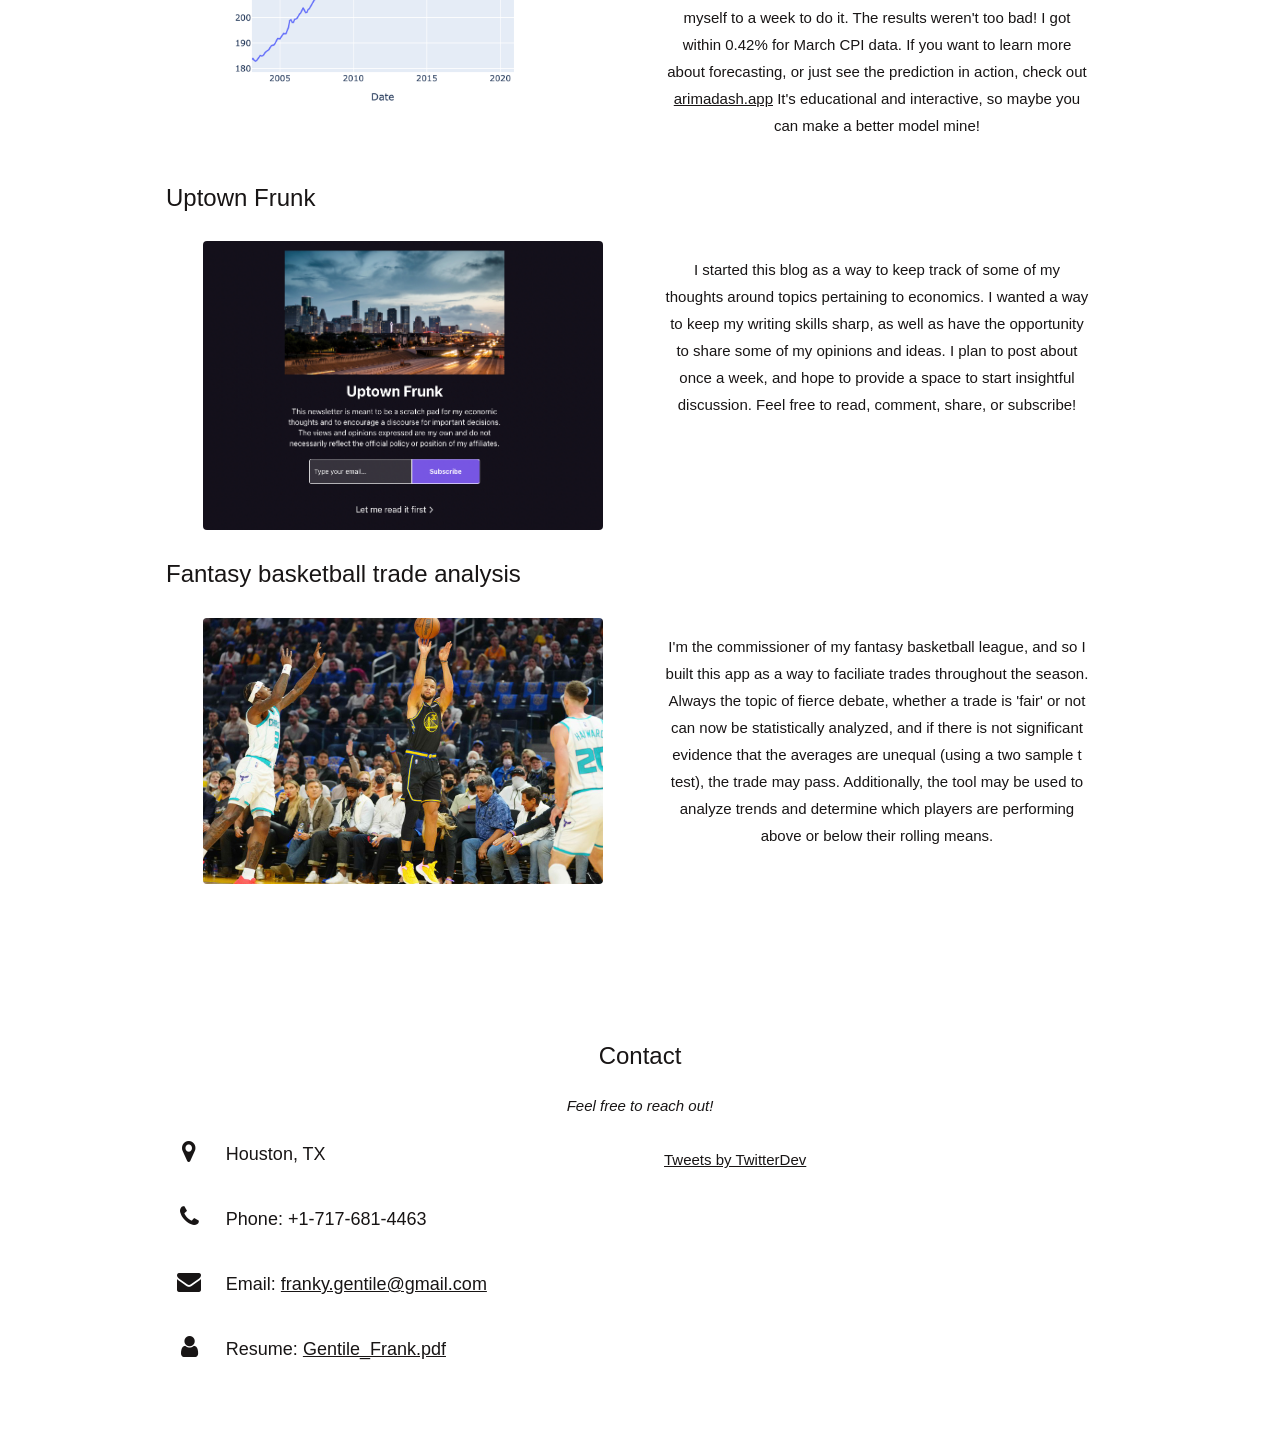
==== commit f3675308: "update diss des" ====
--- a/index.html
+++ b/index.html
@@ -111,7 +111,9 @@
             economic uncertainty. I use the University of Michigan Consumer Sentiment survey as an external instrument for 
             an exogenous shock to economic uncertainty (measured by the VXO) and find that it is a suitable instrument. 
             Additionally, I model a monetary policy shock using an interacted SVAR model, and compare the results to those 
-            expected by Chemical Game Theory. 
+            expected by Chemical Game Theory. The red impulse response functions to left indicate an uncertainty shock
+            using the VXO, while those in blue to the right use consumer sentiment as a proxy. Notice that the shapes of the 
+            curves are relatively similar for the set of endogenous variables. 
         </p>
       </div>
     </div>
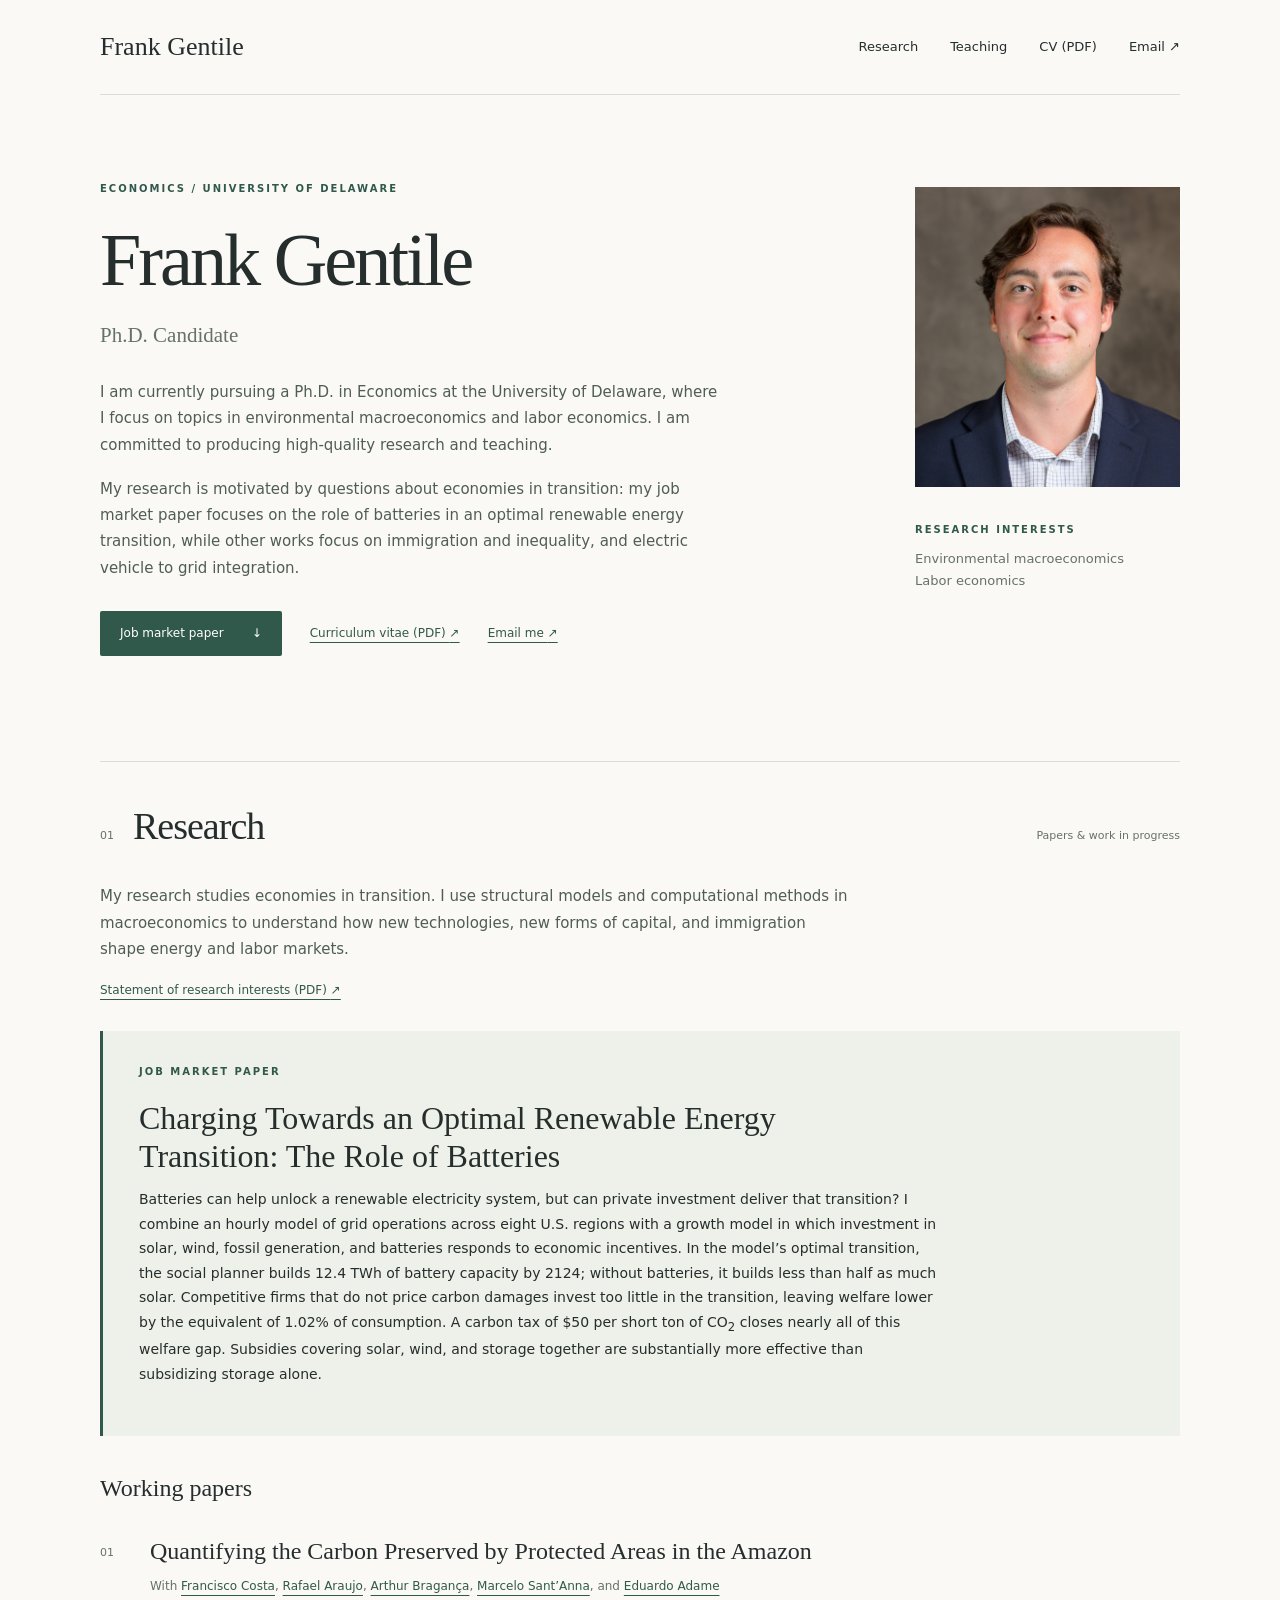
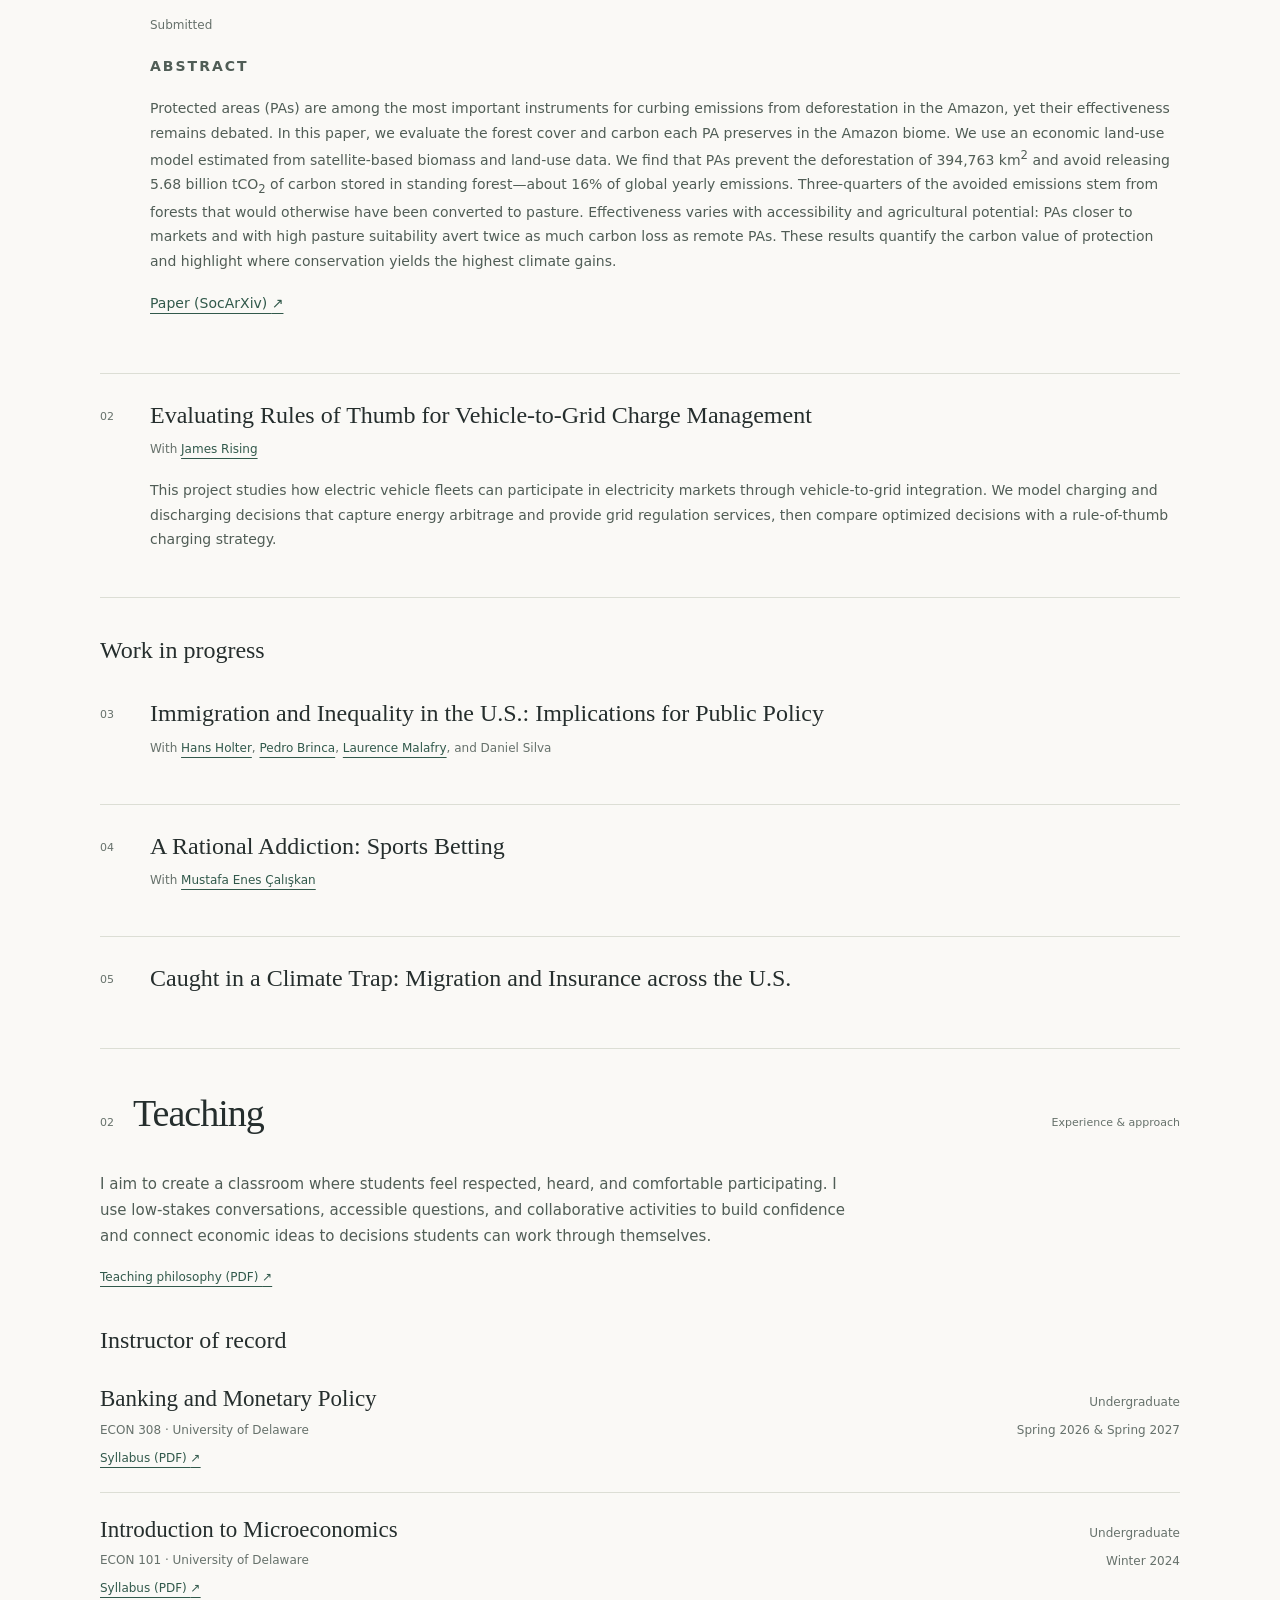
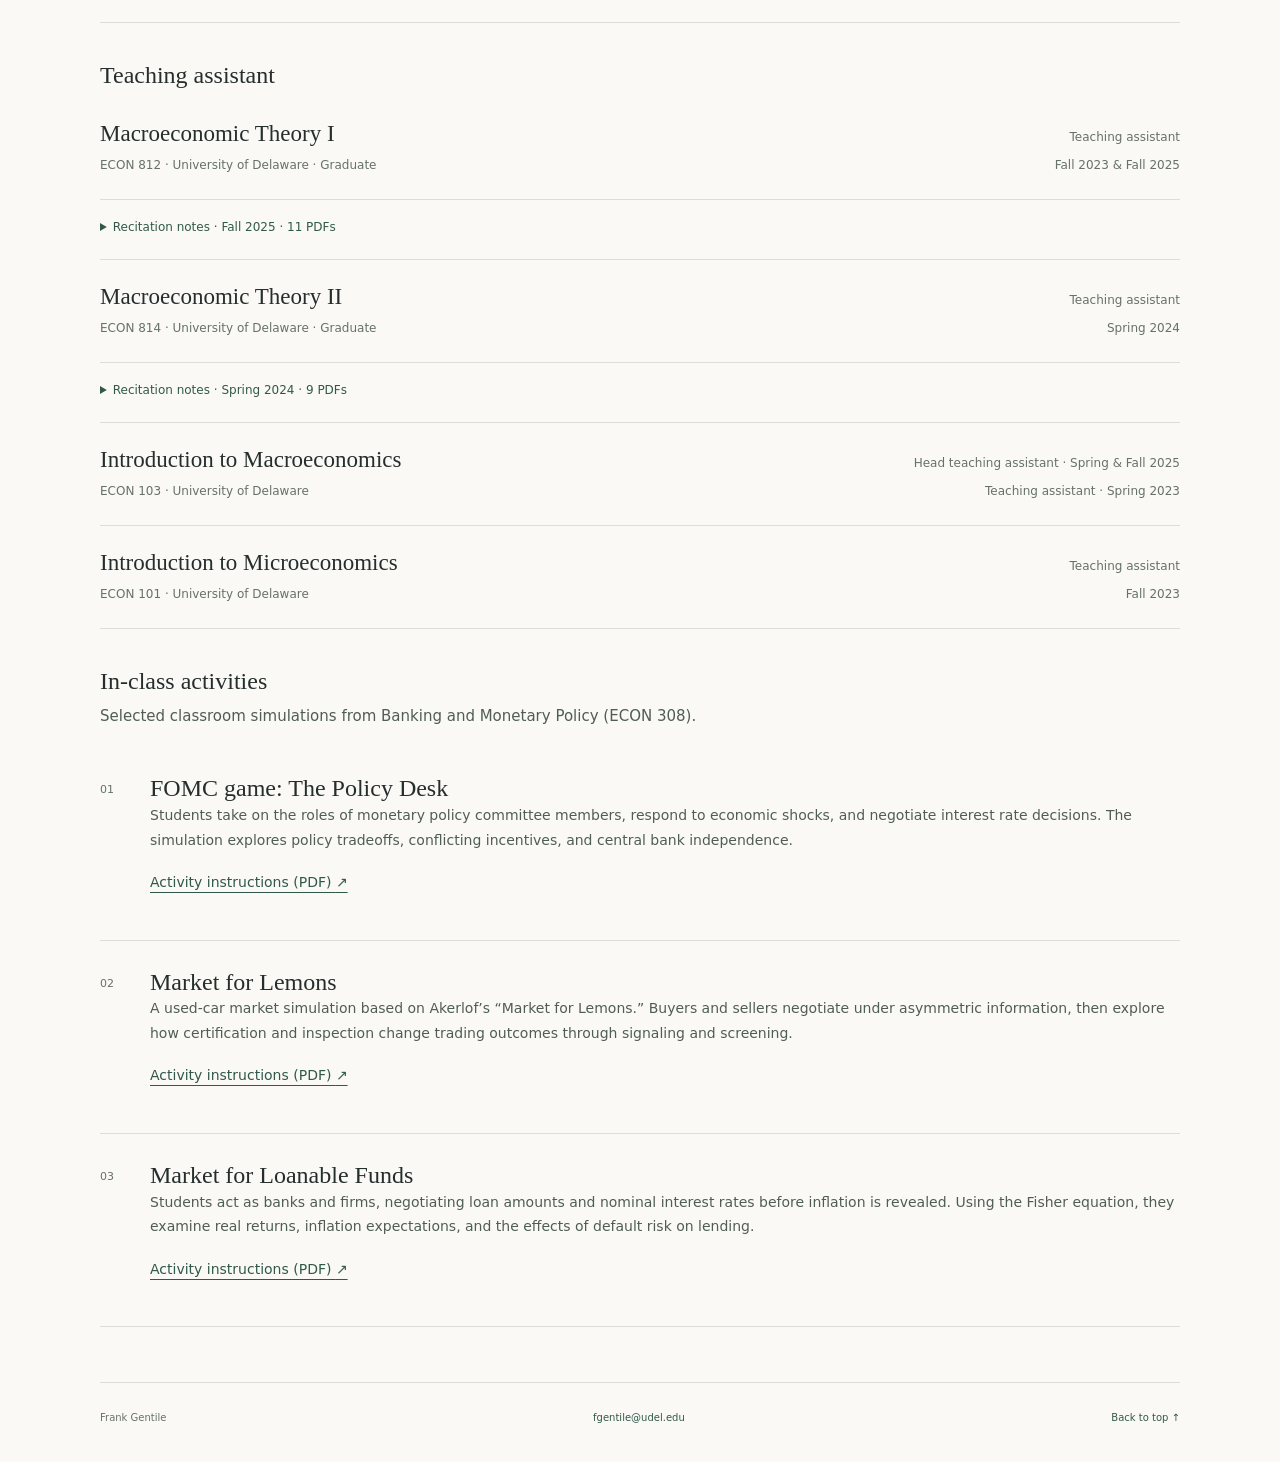
==== commit 8379d008: "Publish academic research and teaching website" ====
--- a/index.html
+++ b/index.html
@@ -1,273 +1,164 @@
-<!DOCTYPE html>
-<html>
-<title>Frank Gentile</title>
-<meta charset="UTF-8">
-<meta name="viewport" content="width=device-width, initial-scale=1">
-<link rel="stylesheet" href="https://www.w3schools.com/w3css/4/w3.css">
-<link rel="stylesheet" href="https://fonts.googleapis.com/css?family=Lato">
-<link rel="stylesheet" href="https://cdnjs.cloudflare.com/ajax/libs/font-awesome/4.7.0/css/font-awesome.min.css">
-<style>
-body,h1,h2,h3,h4,h5,h6 {font-family: "Palatino", sans-serif;}
-body, html {
-  height: 100%;
-  color: rgb(24, 21, 21);
-  line-height: 1.8;
-}
+<!doctype html>
+<html lang="en">
+<head>
+  <meta charset="utf-8">
+  <meta name="viewport" content="width=device-width, initial-scale=1">
+  <meta name="description" content="Frank Gentile — research, teaching, and academic CV.">
+  <title>Frank Gentile | Research &amp; Teaching</title>
+  <link rel="stylesheet" href="styles.css">
+</head>
+<body>
+  <a class="skip-link" href="#main">Skip to content</a>
+  <header class="site-header">
+    <a class="wordmark" href="#home">Frank Gentile</a>
+    <nav aria-label="Main navigation">
+      <a href="#research">Research</a>
+      <a href="#teaching">Teaching</a>
+      <a href="GentileCV_Oct_21_2026.pdf">CV (PDF)</a>
+      <a href="mailto:fgentile@udel.edu">Email <span aria-hidden="true">↗</span></a>
+    </nav>
+  </header>
 
-/* Create a Parallax Effect */
-.bgimg-1 {
-  background-attachment: fixed;
-  background-position: center;
-  background-repeat: no-repeat;
-  background-size: cover;
-}
+  <main id="main">
+    <section class="intro" id="home" aria-labelledby="intro-title">
+      <div class="intro-copy">
+        <p class="eyebrow">Economics / University of Delaware</p>
+        <h1 id="intro-title">Frank Gentile</h1>
+        <p class="role">Ph.D. Candidate</p>
+        <p class="bio"> I am currently pursuing a Ph.D. in Economics at the University of Delaware,
+          where I focus on topics in environmental macroeconomics and labor economics. I am committed to producing high-quality research and teaching. </p>
+          <!-- [Introduce yourself in two or three sentences. State your affiliation, your main research fields, and the economic questions that motivate your work.]</p> -->
+        <p class="bio">My research is motivated by questions about economies in transition: my job market paper focuses on
+          the role of batteries in an optimal renewable energy transition, while other works focus on immigration and inequality, and electric vehicle to grid integration. </p>
+          <!-- [Describe your current research agenda and the methods or data you use. Give visitors a clear sense of what connects your papers.]</p> -->
+        <div class="intro-links">
+          <a class="button" href="#job-market-paper">Job market paper <span aria-hidden="true">↓</span></a>
+          <a class="text-link" href="GentileCV_Oct_21_2026.pdf">Curriculum vitae (PDF) <span aria-hidden="true">↗</span></a>
+          <a class="text-link" href="mailto:fgentile@udel.edu">Email me <span aria-hidden="true">↗</span></a>
+        </div>
+        <!-- Add job market year and availability here when ready. -->
+      </div>
+      <aside class="profile" aria-label="Profile and research interests">
+        <img class="headshot" src="headshot.jpg" alt="Frank Gentile">
+        <!-- <div class="portrait-placeholder"><span class="portrait-initials" aria-hidden="true">FG</span><span class="portrait-caption">[Your headshot]</span></div> -->
+        <div class="profile-details"><p class="eyebrow">Research interests</p><p>Environmental macroeconomics<br>Labor economics</p></div>
+      </aside>
+    </section>
 
-/* First image (Logo. Full height) */
-.bgimg-1 {
-  background-image: url('background.png');
-  height:100%;
-}
+    <section class="section" id="research" aria-labelledby="research-title">
+      <div class="section-heading"><p class="section-number">01</p><h2 id="research-title">Research</h2><p class="section-aside">Papers &amp; work in progress</p></div>
+      <p class="section-intro">My research studies economies in transition. I use structural models and computational methods in macroeconomics to understand how new technologies, new forms of capital, and immigration shape energy and labor markets.</p>
+      <p class="statement-link"><a href="2statement_of_reseach_interests.pdf">Statement of research interests (PDF) <span aria-hidden="true">↗</span></a></p>
+      <article class="featured-paper" id="job-market-paper">
+        <div class="paper-label"><span class="eyebrow">Job market paper</span></div>
+        <h3>Charging Towards an Optimal Renewable Energy Transition: The Role of Batteries</h3>
+        <p class="paper-summary">Batteries can help unlock a renewable electricity system, but can private investment deliver that transition? I combine an hourly model of grid operations across eight U.S. regions with a growth model in which investment in solar, wind, fossil generation, and batteries responds to economic incentives. In the model’s optimal transition, the social planner builds 12.4 TWh of battery capacity by 2124; without batteries, it builds less than half as much solar. Competitive firms that do not price carbon damages invest too little in the transition, leaving welfare lower by the equivalent of 1.02% of consumption. A carbon tax of $50 per short ton of CO<sub>2</sub> closes nearly all of this welfare gap. Subsidies covering solar, wind, and storage together are substantially more effective than subsidizing storage alone.</p>
+        <!-- The current draft is for private review; do not add a public link to it. -->
+      </article>
+      <div class="subsection-heading"><h3>Working papers</h3></div>
+      <article class="paper-row">
+        <span class="paper-index" aria-hidden="true">01</span>
+        <div><h4>Quantifying the Carbon Preserved by Protected Areas in the Amazon</h4>
+          <p class="authors">With <a href="https://sites.google.com/site/fjmcosta/">Francisco Costa</a>, <a href="https://rafaelcraraujo.github.io/">Rafael Araujo</a>, <a href="https://arthurbraganca7.github.io/">Arthur Bragança</a>, <a href="https://marcelosantanna.wordpress.com/">Marcelo Sant’Anna</a>, and <a href="https://eadame.ovh/">Eduardo Adame</a></p>
+          <p class="authors">Submitted</p>
+          <p class="eyebrow">Abstract</p>
+          <p>Protected areas (PAs) are among the most important instruments for curbing emissions from deforestation in the Amazon, yet their effectiveness remains debated. In this paper, we evaluate the forest cover and carbon each PA preserves in the Amazon biome. We use an economic land-use model estimated from satellite-based biomass and land-use data. We find that PAs prevent the deforestation of 394,763 km<sup>2</sup> and avoid releasing 5.68 billion tCO<sub>2</sub> of carbon stored in standing forest—about 16% of global yearly emissions. Three-quarters of the avoided emissions stem from forests that would otherwise have been converted to pasture. Effectiveness varies with accessibility and agricultural potential: PAs closer to markets and with high pasture suitability avert twice as much carbon loss as remote PAs. These results quantify the carbon value of protection and highlight where conservation yields the highest climate gains.</p>
+          <p class="statement-link"><a href="https://osf.io/preprints/socarxiv/4dxtw_v1">Paper (SocArXiv) <span aria-hidden="true">↗</span></a></p>
+        </div>
+      </article>
+      <article class="paper-row">
+        <span class="paper-index" aria-hidden="true">02</span>
+        <div><h4>Evaluating Rules of Thumb for Vehicle-to-Grid Charge Management</h4>
+          <p class="authors">With <a href="https://existencia.org/pro/">James Rising</a></p>
+          <p>This project studies how electric vehicle fleets can participate in electricity markets through vehicle-to-grid integration. We model charging and discharging decisions that capture energy arbitrage and provide grid regulation services, then compare optimized decisions with a rule-of-thumb charging strategy.</p>
+        </div>
+      </article>
+      <div class="subsection-heading"><h3>Work in progress</h3></div>
+      <article class="paper-row">
+        <span class="paper-index" aria-hidden="true">03</span>
+        <div><h4>Immigration and Inequality in the U.S.: Implications for Public Policy</h4>
+          <p class="authors">With <a href="https://sites.google.com/site/hansaholter/">Hans Holter</a>, <a href="https://pedrobrinca.pt/">Pedro Brinca</a>, <a href="https://www.aalto.fi/en/department-of-economics/laurence-malafry">Laurence Malafry</a>, and Daniel Silva</p>
+        </div>
+      </article>
+      <article class="paper-row">
+        <span class="paper-index" aria-hidden="true">04</span>
+        <div><h4>A Rational Addiction: Sports Betting</h4>
+          <p class="authors">With <a href="https://mecaliskan9.github.io/#top">Mustafa Enes Çalışkan</a></p>
+        </div>
+      </article>
+      <article class="paper-row compact">
+        <span class="paper-index" aria-hidden="true">05</span>
+        <div><h4>Caught in a Climate Trap: Migration and Insurance across the U.S.</h4></div>
+      </article>
+    </section>
 
-
-.w3-wide {letter-spacing: 10px;}
-.w3-hover-opacity {cursor: pointer;}
-
-/* Turn off parallax scrolling for tablets and phones */
-@media only screen and (max-device-width: 1600px) {
-  .bgimg-1 {
-    background-attachment: scroll;
-    min-height: 400px;
-  }
-}
-</style>
-<body>
-
-<!-- Navbar (sit on top) -->
-<div class="w3-top">
-  <div class="w3-bar" id="myNavbar">
-    <a class="w3-bar-item w3-button w3-hover-black w3-hide-medium w3-hide-large w3-right" href="javascript:void(0);" onclick="toggleFunction()" title="Toggle Navigation Menu">
-      <i class="fa fa-bars"></i>
-    </a>
-    <a href="#home" class="w3-bar-item w3-button">HOME</a>
-    <a href="#about" class="w3-bar-item w3-button w3-hide-small"><i class="fa fa-user"></i> ABOUT</a>
-    <a href="#projects" class="w3-bar-item w3-button w3-hide-small"><i class="fa fa-th"></i> PROJECTS</a>
-    <a href="#contact" class="w3-bar-item w3-button w3-hide-small"><i class="fa fa-envelope"></i> CONTACT</a>
-    <a href="#" class="w3-bar-item w3-button w3-hide-small w3-right w3-hover-red">
-    </a>
-  </div>
-
-  <!-- Navbar on small screens -->
-  <div id="navDemo" class="w3-bar-block w3-white w3-hide w3-hide-large w3-hide-medium">
-    <a href="#about" class="w3-bar-item w3-button" onclick="toggleFunction()">ABOUT</a>
-    <a href="#projects" class="w3-bar-item w3-button" onclick="toggleFunction()">PROJECTS</a>
-    <a href="#contact" class="w3-bar-item w3-button" onclick="toggleFunction()">CONTACT</a>
-  </div>
-</div>
-
-<!-- First Parallax Image with Logo Text -->
-<div class="bgimg-1 w3-display-container w3-opacity-min" id="home">
-  <div class="w3-display-middle" style="white-space:nowrap;">
-    <a href="#about" class="w3-center w3-padding-large w3-black w3-xlarge w3-wide w3-animate-opacity">Frank Gentile</a>
-  </div>
-</div>
-
-<!-- Container (About Section) -->
-<div class="w3-content w3-container w3-padding-64" id="about">
-  <h3 class="w3-center">ABOUT ME</h3>
-  <p class="w3-center"><em>"Economics isn’t just something you find in a textbook. It can be a potent tool to right past wrongs and improve 
-      people’s lives." - Janet Yellen</em></p>
-  <p>Welcome to my website! As an engineer turned economist, my mission is to perform analysis and create tools that aid in righting past wrongs and improving people's lives. 
-      The purpose of this site is to show my capabilities through model building, visualization, and forecasting. 
-      My resume is posted at the bottom of this page, and in the projects section you can find econometric analysis and my undergrad thesis. 
-  </p>
-  <div class="w3-row">
-    <div class="w3-col m6 w3-left w3-padding-small">
-      <p>I started my undergrad career at Penn State's Schreyer Honor's College studying chemical engineering, but fell in love with economics during my 
-        first year honors macroeconomics course. That spring, my professor mentioned he was looking for help in his lab group which focused on Game Theory. I'd never heard
-        of Game Theory before so I googled it... it was the first time I read a Wikipedia page beginning to end. I applied to the group, excited and full of motivation, but was not accepted. That summer,
-        determined not to take no for an answer, I read incessantly. All that I could on Game Theory given my limited budget and time not working, and reapplied in the fall. Long story short, I submitted my 
-        disseration on the Tragedy of the Commons 2.5 years later. After graduating from Penn State with a BS in Chemical Engineering and minors in Economics and Mathematics, 
-        I went on to work as a derived modeller in the optimization department of ExxonMobil Research and Engineering (EMRE). I created regression 
-        based models to help make important decisions regarding crude purchases at site. I liked the job and the people I worked with, but missed Economics research, so I started at
-        King's College London pursuing a MSc in Economics and Finance while working in September 2020. </p>
-    </div>
-    <div class="w3-col m6 w3-center w3-padding-large">
-      <img src="profile.jpg" class="w3-round w3-image" alt="Photo of Me" width="500" height="500">
-    </div>
-  </div>
-</div>
-
-<div class="w3-content w3-container w3-padding-64" id="projects">
-  <h3 class="w3-left">PROJECTS</h3>
-  <div class="w3-row">
-    <h3 class="w3-left">Consumer Sentiment and Uncertainty</h3>
-    <div class="w3-row">
-      <div class="w3-col m6 w3-center w3-padding-large">
-        <a href="Gentile_disseration.pdf"><img class="w3-round w3-image" src="impulse.png" alt="" width="400" height="400"></a>
-      </div>
-      <div class="w3-col m6 w3-center w3-padding-large">
-        <p class="project-article">
-            This graduate dissertation aims to provide evidence for the claim that consumer sentiment is the inverse of 
-            economic uncertainty. I use the University of Michigan Consumer Sentiment survey as an external instrument for 
-            an exogenous shock to economic uncertainty (measured by the VXO) and find that it is a suitable instrument. 
-            Additionally, I model a monetary policy shock using an interacted SVAR model, and compare the results to those 
-            expected by Chemical Game Theory. The red impulse response functions to left indicate an uncertainty shock
-            using the VXO, while those in blue to the right use consumer sentiment as a proxy. Notice that the shapes of the 
-            curves are relatively similar for the set of endogenous variables. 
-        </p>
-      </div>
-    </div>
-  </div>
-  <div class="w3-row">
-
-    <h3 class="w3-left">Chemical Game Theory</h3>
-    <div class="w3-row">
-      <div class="w3-col m6 w3-center w3-padding-large">
-        <a href="https://honors.libraries.psu.edu/catalog/5688fjg129"><img class="w3-round w3-image" src="TOC.png" alt="" width="400" height="400"></a>
-      </div>
-      <div class="w3-col m6 w3-center w3-padding-large">
-        <p class="project-article">
-            This graph was taken from my undergrad thesis where I was able to analyze a predictive model for the Tragedy of the Commons. 
-            My thesis was built on the emerging field of <a href="https://en.wikipedia.org/wiki/Chemical_game_theory">Chemical Game Theory</a>, in which human decisions are modelled as molecules interacting. Then, 
-            through basic chemical engineering principles, I was able to model how people will play the game based on prior dispositions and potential payouts!
-            My role was to create tools to analyze games with more than 2 players. Since the number of calculations grows very quickly, practically I was capped at
-            10 players, and found a maximum cooperation rate at 4 players.
-        </p>
-      </div>
-    </div>
-  </div>
-  <div class="w3-row">
-    <h3 class="w3-left">Creating an ARIMA model</h3>
-    <div class="w3-row">
-      <div class="w3-col m6 w3-center w3-padding-large">
-        <a href="https://arimadash.app"><img class="w3-round w3-image" src="arima.png" alt="" width="400" height="400"></a>
-      </div>
-      <div class="w3-col m6 w3-center w3-padding-large">
-        <p class="project-article">
-          Earlier this year (2021) I gave myself a challenge to do in my free-time. Predict next month's inflation, and to show how to do it in a dashboard. 
-          I wanted to learn how to use Dash, a powerful dashboard building platform in Python, thoughtfully design a dashboard, apply some of the techniques 
-          I was learning in my econometrics course using real data, and deploy it. Since I'm critical of my work and always want to make it better, I limited 
-          myself to a week to do it. The results weren't too bad! I got within 0.42% for March CPI data. If you want to learn more about forecasting, or just 
-          see the prediction in action, check out <a href="https://arimadash.app">arimadash.app</a> It's educational and interactive, so maybe you can make a better model mine! 
-        </p>
-      </div>
-    </div>
-  </div>
-    <div class="w3-row">
-    <h3 class="w3-left">Uptown Frunk</h3>
-    <div class="w3-row">
-      <div class="w3-col m6 w3-center w3-padding-large">
-        <a href="https://uptownfrunk.substack.com/"><img class="w3-round w3-image" src="Uptown_frunk.png" alt="" width="400" height="400"></a>
-      </div>
-      <div class="w3-col m6 w3-center w3-padding-large">
-        <p class="project-article">
-           I started this blog as a way to keep track of some of my thoughts around topics pertaining to economics. I wanted a way to keep my writing skills sharp, as well
-           as have the opportunity to share some of my opinions and ideas. I plan to post about once a week, and hope to provide a space to start insightful discussion.
-           Feel free to read, comment, share, or subscribe!   
-        </p>
-      </div>
-    </div>
-  </div>
-    <div class="w3-row">
-    <h3 class="w3-left">Fantasy basketball trade analysis</h3>
-    <div class="w3-row">
-      <div class="w3-col m6 w3-center w3-padding-large">
-        <a href="https://nooice-analysis-tool.herokuapp.com/"><img class="w3-round w3-image" src="steph.jpg" alt="" width="400" height="400"></a>
-      </div>
-      <div class="w3-col m6 w3-center w3-padding-large">
-        <p class="project-article">
-          I'm the commissioner of my fantasy basketball league, and so I built this app as a way to faciliate trades throughout the season. Always the topic of fierce debate, whether a 
-          trade is 'fair' or not can now be statistically analyzed, and if there is not significant evidence that the averages are unequal (using a two sample t test), the trade may pass. 
-          Additionally, the tool may be used to analyze trends and determine which players are performing above or below their rolling means. 
-        </p>
-      </div>
-    </div>
-  </div>
-  </div>
-    
-<!-- <div class="bgimg-1 w3-display-container w3-opacity-min" id="projects">
-  <div class="w3-display-middle" style="white-space:nowrap;">
-    <span href="#projects" class="w3-center w3-padding-large w3-black w3-xlarge w3-wide w3-animate-opacity">Projects</span>
-  </div>
-</div> -->
-
-  <!-- Responsive Grid. Four columns on tablets, laptops and desktops. Will stack on mobile devices/small screens (100% width) -->
-  <!-- <div class="w3-row-padding w3-center">
-    <div class="w3-col m3">
-        <a class="twitter-timeline" data-height="500" data-theme="dark" href="https://twitter.com/FGentile13">Tweets by TwitterDev</a> <script async src="https://platform.twitter.com/widgets.js" charset="utf-8"></script>
-    <div class="w3-col m3">
-      <img src="/w3images/p2.jpg" style="width:100%" onclick="onClick(this)" class="w3-hover-opacity" alt="Coffee beans">
-    </div> -->
-
-
-
-
-<!-- Third Parallax Image with Portfolio Text
-<div class="bgimg-3 w3-display-container w3-opacity-min">
-  <div class="w3-display-middle">
-     <span class="w3-xxlarge w3-text-white w3-wide">CONTACT</span>
-  </div>
-</div> -->
-
-<!-- Container (Contact Section) -->
-
-<div class="w3-content w3-container w3-padding-64" id="contact">
-  <h3 class="w3-center">Contact</h3>
-  <p class="w3-center"><em>Feel free to reach out!</em></p>
-    <div class="w3-col m6 w3-left w3-padding-small">
-      <div class="w3-large w3-margin-bottom">
-        <i class="fa fa-map-marker fa-fw w3-hover-text-black w3-xlarge w3-margin-right"></i> Houston, TX<br><br>
-        <i class="fa fa-phone fa-fw w3-hover-text-black w3-xlarge w3-margin-right"></i> Phone: +1-717-681-4463<br><br>
-        <i class="fa fa-envelope fa-fw w3-hover-text-black w3-xlarge w3-margin-right"></i> Email: <a href="mailto:franky.gentile@gmail.com">franky.gentile@gmail.com</a><br><br>
-        <i class="fa fa-user fa-fw w3-hover-text-black w3-xlarge w3-margin-right"></i> Resume: <a href='Gentile_Frank.pdf'>Gentile_Frank.pdf</a>
-      </div>
-    </div>
-    <div class="w3-col m6 w3-right w3-padding-large">
-      <a class="twitter-timeline" data-height="300" data-width='300' data-theme="dark" href="https://twitter.com/FGentile13">Tweets by TwitterDev</a> <script async src="https://platform.twitter.com/widgets.js" charset="utf-8"></script>
-    </div>
-</div>
-
-<!-- Modal for full size images on click-->
-<div id="modal01" class="w3-modal w3-black" onclick="this.style.display='none'">
-  <span class="w3-button w3-large w3-black w3-display-topright" title="Close Modal Image"><i class="fa fa-remove"></i></span>
-  <div class="w3-modal-content w3-animate-zoom w3-center w3-transparent w3-padding-64">
-    <img id="img01" class="w3-image">
-    <p id="caption" class="w3-opacity w3-large"></p>
-  </div>
-</div>
-
-
-
-<script>
-// Modal Image Gallery
-function onClick(element) {
-  document.getElementById("img01").src = element.src;
-  document.getElementById("modal01").style.display = "block";
-  var captionText = document.getElementById("caption");
-  captionText.innerHTML = element.alt;
-}
-
-// Change style of navbar on scroll
-window.onscroll = function() {myFunction()};
-function myFunction() {
-    var navbar = document.getElementById("myNavbar");
-    if (document.body.scrollTop > 100 || document.documentElement.scrollTop > 100) {
-        navbar.className = "w3-bar" + " w3-card" + " w3-animate-top" + " w3-white";
-    } else {
-        navbar.className = navbar.className.replace(" w3-card w3-animate-top w3-white", "");
-    }
-}
-
-// Used to toggle the menu on small screens when clicking on the menu button
-function toggleFunction() {
-    var x = document.getElementById("navDemo");
-    if (x.className.indexOf("w3-show") == -1) {
-        x.className += " w3-show";
-    } else {
-        x.className = x.className.replace(" w3-show", "");
-    }
-}
-</script>
-
+    <section class="section" id="teaching" aria-labelledby="teaching-title">
+      <div class="section-heading"><p class="section-number">02</p><h2 id="teaching-title">Teaching</h2><p class="section-aside">Experience &amp; approach</p></div>
+      <p class="section-intro">I aim to create a classroom where students feel respected, heard, and comfortable participating. I use low-stakes conversations, accessible questions, and collaborative activities to build confidence and connect economic ideas to decisions students can work through themselves.</p>
+      <p class="statement-link"><a href="3statement_of_teaching_philosophy.pdf">Teaching philosophy (PDF) <span aria-hidden="true">↗</span></a></p>
+      <div class="subsection-heading"><h3>Instructor of record</h3></div>
+      <div class="course"><div><h3>Banking and Monetary Policy</h3><p>ECON 308 · University of Delaware</p><p><a href="money_banking_syllabus.pdf">Syllabus (PDF) <span aria-hidden="true">↗</span></a></p></div><div class="course-meta"><p>Undergraduate</p><p>Spring 2026 &amp; Spring 2027</p></div></div>
+      <div class="course"><div><h3>Introduction to Microeconomics</h3><p>ECON 101 · University of Delaware</p><p><a href="Gentile_Econ101_Syllabus.pdf">Syllabus (PDF) <span aria-hidden="true">↗</span></a></p></div><div class="course-meta"><p>Undergraduate</p><p>Winter 2024</p></div></div>
+      <div class="subsection-heading"><h3>Teaching assistant</h3></div>
+      <div class="course"><div><h3>Macroeconomic Theory I</h3><p>ECON 812 · University of Delaware · Graduate</p></div><div class="course-meta"><p>Teaching assistant</p><p>Fall 2023 &amp; Fall 2025</p></div></div>
+      <details class="recitation-notes">
+        <summary>Recitation notes · Fall 2025 · 11 PDFs</summary>
+        <ul class="notes-list" aria-label="Macroeconomic Theory I recitation PDFs">
+              <li><a href="macro_theory_1_recitation/recitation1.pdf">Recitation 1 <span class="file-type">PDF</span></a></li>
+              <li><a href="macro_theory_1_recitation/recitation2.pdf">Recitation 2 <span class="file-type">PDF</span></a></li>
+              <li><a href="macro_theory_1_recitation/recitation3.pdf">Recitation 3 <span class="file-type">PDF</span></a></li>
+              <li><a href="macro_theory_1_recitation/recitation4.pdf">Recitation 4 <span class="file-type">PDF</span></a></li>
+              <li><a href="macro_theory_1_recitation/recitation5.pdf">Recitation 5 <span class="file-type">PDF</span></a></li>
+              <li><a href="macro_theory_1_recitation/recitation6.pdf">Recitation 6 <span class="file-type">PDF</span></a></li>
+              <li><a href="macro_theory_1_recitation/recitation7.pdf">Recitation 7 <span class="file-type">PDF</span></a></li>
+              <li><a href="macro_theory_1_recitation/recitation8.pdf">Recitation 8 <span class="file-type">PDF</span></a></li>
+              <li><a href="macro_theory_1_recitation/recitation9.pdf">Recitation 9 <span class="file-type">PDF</span></a></li>
+              <li><a href="macro_theory_1_recitation/recitation10.pdf">Recitation 10 <span class="file-type">PDF</span></a></li>
+              <li><a href="macro_theory_1_recitation/recitation11.pdf">Recitation 11 <span class="file-type">PDF</span></a></li>
+        </ul>
+      </details>
+      <div class="course"><div><h3>Macroeconomic Theory II</h3><p>ECON 814 · University of Delaware · Graduate</p></div><div class="course-meta"><p>Teaching assistant</p><p>Spring 2024</p></div></div>
+      <details class="recitation-notes">
+        <summary>Recitation notes · Spring 2024 · 9 PDFs</summary>
+        <ul class="notes-list" aria-label="Macroeconomic Theory II recitation PDFs">
+              <li><a href="macro_theory_2_recitation/recitation2.pdf">Recitation 2 <span class="file-type">PDF</span></a></li>
+              <li><a href="macro_theory_2_recitation/recitation3.pdf">Recitation 3 <span class="file-type">PDF</span></a></li>
+              <li><a href="macro_theory_2_recitation/recitation4.pdf">Recitation 4 <span class="file-type">PDF</span></a></li>
+              <li><a href="macro_theory_2_recitation/recitation5.pdf">Recitation 5 <span class="file-type">PDF</span></a></li>
+              <li><a href="macro_theory_2_recitation/recitation6.pdf">Recitation 6 <span class="file-type">PDF</span></a></li>
+              <li><a href="macro_theory_2_recitation/recitation7.pdf">Recitation 7 <span class="file-type">PDF</span></a></li>
+              <li><a href="macro_theory_2_recitation/recitation8.pdf">Recitation 8 <span class="file-type">PDF</span></a></li>
+              <li><a href="macro_theory_2_recitation/recitation9.pdf">Recitation 9 <span class="file-type">PDF</span></a></li>
+              <li><a href="macro_theory_2_recitation/recitation11.pdf">Recitation 11 <span class="file-type">PDF</span></a></li>
+        </ul>
+      </details>
+      <div class="course"><div><h3>Introduction to Macroeconomics</h3><p>ECON 103 · University of Delaware</p></div><div class="course-meta"><p>Head teaching assistant · Spring &amp; Fall 2025</p><p>Teaching assistant · Spring 2023</p></div></div>
+      <div class="course"><div><h3>Introduction to Microeconomics</h3><p>ECON 101 · University of Delaware</p></div><div class="course-meta"><p>Teaching assistant</p><p>Fall 2023</p></div></div>
+      <div class="subsection-heading"><h3>In-class activities</h3></div>
+      <p class="section-intro">Selected classroom simulations from Banking and Monetary Policy (ECON 308).</p>
+      <article class="paper-row">
+        <span class="paper-index" aria-hidden="true">01</span>
+        <div><h4>FOMC game: The Policy Desk</h4>
+          <p>Students take on the roles of monetary policy committee members, respond to economic shocks, and negotiate interest rate decisions. The simulation explores policy tradeoffs, conflicting incentives, and central bank independence.</p>
+          <p><a href="teaching-activities/fomc-policy-desk.pdf">Activity instructions (PDF) <span aria-hidden="true">↗</span></a></p>
+        </div>
+      </article>
+      <article class="paper-row">
+        <span class="paper-index" aria-hidden="true">02</span>
+        <div><h4>Market for Lemons</h4>
+          <p>A used-car market simulation based on Akerlof’s “Market for Lemons.” Buyers and sellers negotiate under asymmetric information, then explore how certification and inspection change trading outcomes through signaling and screening.</p>
+          <p><a href="teaching-activities/market-for-lemons.pdf">Activity instructions (PDF) <span aria-hidden="true">↗</span></a></p>
+        </div>
+      </article>
+      <article class="paper-row">
+        <span class="paper-index" aria-hidden="true">03</span>
+        <div><h4>Market for Loanable Funds</h4>
+          <p>Students act as banks and firms, negotiating loan amounts and nominal interest rates before inflation is revealed. Using the Fisher equation, they examine real returns, inflation expectations, and the effects of default risk on lending.</p>
+          <p><a href="teaching-activities/market-for-loanable-funds.pdf">Activity instructions (PDF) <span aria-hidden="true">↗</span></a></p>
+        </div>
+      </article>
+    </section>
+  </main>
+  <footer><span>Frank Gentile</span><a href="mailto:fgentile@udel.edu">fgentile@udel.edu</a><a href="#home">Back to top ↑</a></footer>
 </body>
 </html>
--- a/styles.css
+++ b/styles.css
@@ -0,0 +1,19 @@
+:root{--paper:#faf9f6;--ink:#252e2d;--muted:#66716b;--green:#31594b;--line:#dcded5;--wash:#eef1e9;--serif:Georgia,'Times New Roman',serif;--sans:system-ui,-apple-system,BlinkMacSystemFont,'Segoe UI',sans-serif}
+*{box-sizing:border-box}html{scroll-behavior:smooth;scroll-padding-top:30px}body{margin:0;background:var(--paper);color:var(--ink);font:16px/1.75 var(--sans);-webkit-font-smoothing:antialiased}a{color:var(--green);text-underline-offset:5px}a:hover{text-decoration:underline}a:focus-visible,summary:focus-visible{outline:3px solid #997635;outline-offset:5px}p{margin:0 0 18px}h1,h2,h3,h4{font-family:var(--serif);font-weight:400;line-height:1.2;margin:0}h1{font-size:clamp(48px,5.8vw,78px);letter-spacing:-3px}h2{font-size:38px;letter-spacing:-1px}h3{font-size:25px}h4{font-size:24px}.site-header,main,footer{width:min(1080px,calc(100% - 80px));margin:auto}.site-header{display:flex;align-items:center;justify-content:space-between;gap:24px;padding:32px 0;border-bottom:1px solid var(--line)}.wordmark{font:26px var(--serif);text-decoration:none;color:var(--ink)}.wordmark-dot{color:var(--green)}nav{display:flex;gap:32px;font-size:13px}nav a{text-decoration:none;color:var(--ink)}.intro{display:grid;grid-template-columns:minmax(0,1fr) 265px;gap:100px;padding:85px 0 75px}.eyebrow{text-transform:uppercase;letter-spacing:2px;font-size:10px;font-weight:650;color:var(--green);margin-bottom:18px}.role{font:21px/1.5 var(--serif);color:var(--muted);margin-top:15px;margin-bottom:28px}.bio{font-size:15px;max-width:620px;color:#505d56}.intro-links{display:flex;align-items:center;gap:28px;flex-wrap:wrap;margin:30px 0}.button{display:inline-flex;gap:28px;background:var(--green);color:white;text-decoration:none;padding:12px 20px;font-size:12px;border-radius:2px}.button:hover{background:#234336;text-decoration:none}.text-link{font-size:12px}.market-note{display:flex;align-items:flex-start;gap:10px;border-top:1px solid var(--line);padding-top:20px;font-size:12px;color:var(--muted)}.market-note p{margin:0}.status-dot{width:6px;height:6px;border-radius:50%;background:var(--green);margin-top:8px;flex-shrink:0}.profile{padding-top:7px}.portrait-placeholder{height:300px;display:flex;flex-direction:column;align-items:center;justify-content:center;background:#e6e9df;border:1px solid #dce0d4;color:#607060}.portrait-initials{font:80px var(--serif);letter-spacing:-5px;opacity:.55}.portrait-caption{font-size:11px;margin-top:20px;letter-spacing:1px}.headshot{width:100%;height:300px;object-fit:cover}.profile-details{margin-top:25px;font-size:13px;color:var(--muted)}.profile-details .eyebrow{margin-bottom:9px}.section{border-top:1px solid var(--line);padding:42px 0 55px}.section-heading{display:flex;align-items:baseline;gap:19px;margin-bottom:34px}.section-number{font-size:11px;color:var(--muted);margin:0}.section-aside{margin:0 0 0 auto;font-size:11px;color:var(--muted)}.featured-paper{background:var(--wash);border-left:3px solid var(--green);padding:32px 36px}.paper-label{display:flex;justify-content:space-between;gap:20px}.paper-year{font-size:11px;color:var(--muted)}.featured-paper h3{font-size:32px;max-width:760px;margin-bottom:12px}.authors{font-size:12px;color:var(--muted);margin-top:10px;margin-bottom:18px}.paper-summary{font-size:14px;max-width:800px}.document-placeholders{display:flex;gap:24px;flex-wrap:wrap;font-size:11px;color:var(--muted);margin-top:21px}.document-placeholders a{font-size:12px}.document-placeholder{font-size:13px;color:var(--muted)}details{font-size:14px;max-width:800px}summary{cursor:pointer;color:var(--green);font-size:12px;width:fit-content}details[open] summary{margin-bottom:14px}details p{color:#505d56}.subsection-heading{display:flex;align-items:baseline;justify-content:space-between;gap:20px;margin:38px 0 7px}.subsection-heading h3{font-size:24px}.subsection-heading p{font-size:11px;color:var(--muted);margin:0}.paper-row{display:grid;grid-template-columns:35px 1fr;gap:15px;padding:27px 0;border-bottom:1px solid var(--line)}.paper-index{font-size:11px;color:var(--muted);padding-top:6px}.paper-row p:not(.authors){font-size:14px;color:#505d56}.paper-row .document-placeholders{margin-top:14px}.compact{border:0;padding-bottom:0}.section-intro{font-size:15px;max-width:750px;color:#505d56}.course{display:flex;justify-content:space-between;gap:25px;border-bottom:1px solid var(--line);padding:23px 0}.course h3{font-size:23px}.course p{font-size:12px;color:var(--muted);margin:7px 0 0}.course-meta{text-align:right}.helper-note{font-size:12px;color:var(--muted);margin-top:22px}.cv-grid{display:grid;grid-template-columns:1.15fr 1fr;gap:100px}.education{border-left:1px solid var(--line);padding-left:35px}.education h3{font-size:20px}.education div+div{margin-top:22px}.education p:not(.eyebrow){font-size:12px;color:var(--muted);margin-top:5px}.contact-grid{display:grid;grid-template-columns:1fr 1fr;gap:60px}.contact-grid p{font-size:13px;color:var(--muted)}.contact-grid .eyebrow{font-size:10px;color:var(--green)}.contact-grid .contact-primary{font:25px var(--serif);color:var(--ink)}footer{border-top:1px solid var(--line);padding:26px 0 35px;display:flex;justify-content:space-between;gap:20px;font-size:10px;color:var(--muted)}footer a{text-decoration:none}.skip-link{position:absolute;top:-100px;left:20px;padding:10px;background:var(--paper);z-index:10}.skip-link:focus{top:10px}
+@media(min-width:1400px){.intro{padding-top:100px;padding-bottom:90px}}
+@media(max-width:800px){.site-header,main,footer{width:calc(100% - 40px)}.intro{gap:40px;grid-template-columns:minmax(0,1fr) 205px;padding-top:55px}.portrait-placeholder,.headshot{height:245px}nav{gap:17px}.cv-grid{gap:35px}.featured-paper{padding:26px}.section-aside{display:none}}
+@media(max-width:600px){.site-header{align-items:flex-start;flex-direction:column;padding:22px 0;gap:18px}nav{width:100%;justify-content:space-between;gap:10px}.intro{grid-template-columns:1fr;gap:35px;padding:42px 0}h1{letter-spacing:-2px}.profile{display:grid;grid-template-columns:125px 1fr;gap:25px;align-items:center}.portrait-placeholder,.headshot{height:150px}.portrait-initials{font-size:50px}.portrait-caption{font-size:9px;margin-top:10px}.profile-details{margin-top:0}.profile-details p{margin-bottom:0}.section{padding:32px 0 38px}h2{font-size:32px}.section-heading{gap:12px;margin-bottom:26px}.featured-paper{padding:24px 20px}.featured-paper h3{font-size:27px}.subsection-heading{display:block}.subsection-heading p{margin-top:10px}.paper-row{grid-template-columns:20px 1fr;gap:12px}.cv-grid,.contact-grid{grid-template-columns:1fr;gap:30px}.education{border-left:0;padding-left:0;border-top:1px solid var(--line);padding-top:25px}.course{display:block}.course-meta{text-align:left;margin-top:12px}footer{flex-wrap:wrap}footer span:nth-child(2){display:none}.intro-links{gap:20px}.contact-primary{overflow-wrap:anywhere}}
+@media(prefers-reduced-motion:reduce){html{scroll-behavior:auto}}
+
+.statement-link{font-size:12px;margin:0 0 30px}.teaching-interests{font-size:15px;color:#505d56;max-width:750px;margin:28px 0 0}.course-meta{flex-shrink:0}
+@media(max-width:600px){.course-meta{flex-shrink:1}}
+
+.recitation-notes{max-width:none;padding:17px 0 21px;border-bottom:1px solid var(--line)}
+.recitation-notes summary{font-size:12px}
+.notes-list{list-style:none;padding:0;margin:18px 0 0;display:grid;grid-template-columns:repeat(4,minmax(0,1fr));gap:9px 18px}
+.notes-list a{font-size:12px;display:inline-flex;align-items:baseline;gap:8px}
+.file-type{font-size:9px;color:var(--muted);letter-spacing:.7px}
+@media(max-width:800px){.notes-list{grid-template-columns:repeat(3,minmax(0,1fr))}}
+@media(max-width:600px){.notes-list{grid-template-columns:repeat(2,minmax(0,1fr))}}
+
+.activity-materials{margin:0 0 18px}.materials-list{padding-left:20px;margin:14px 0}.materials-list li{margin:6px 0}.materials-list a{font-size:12px}
